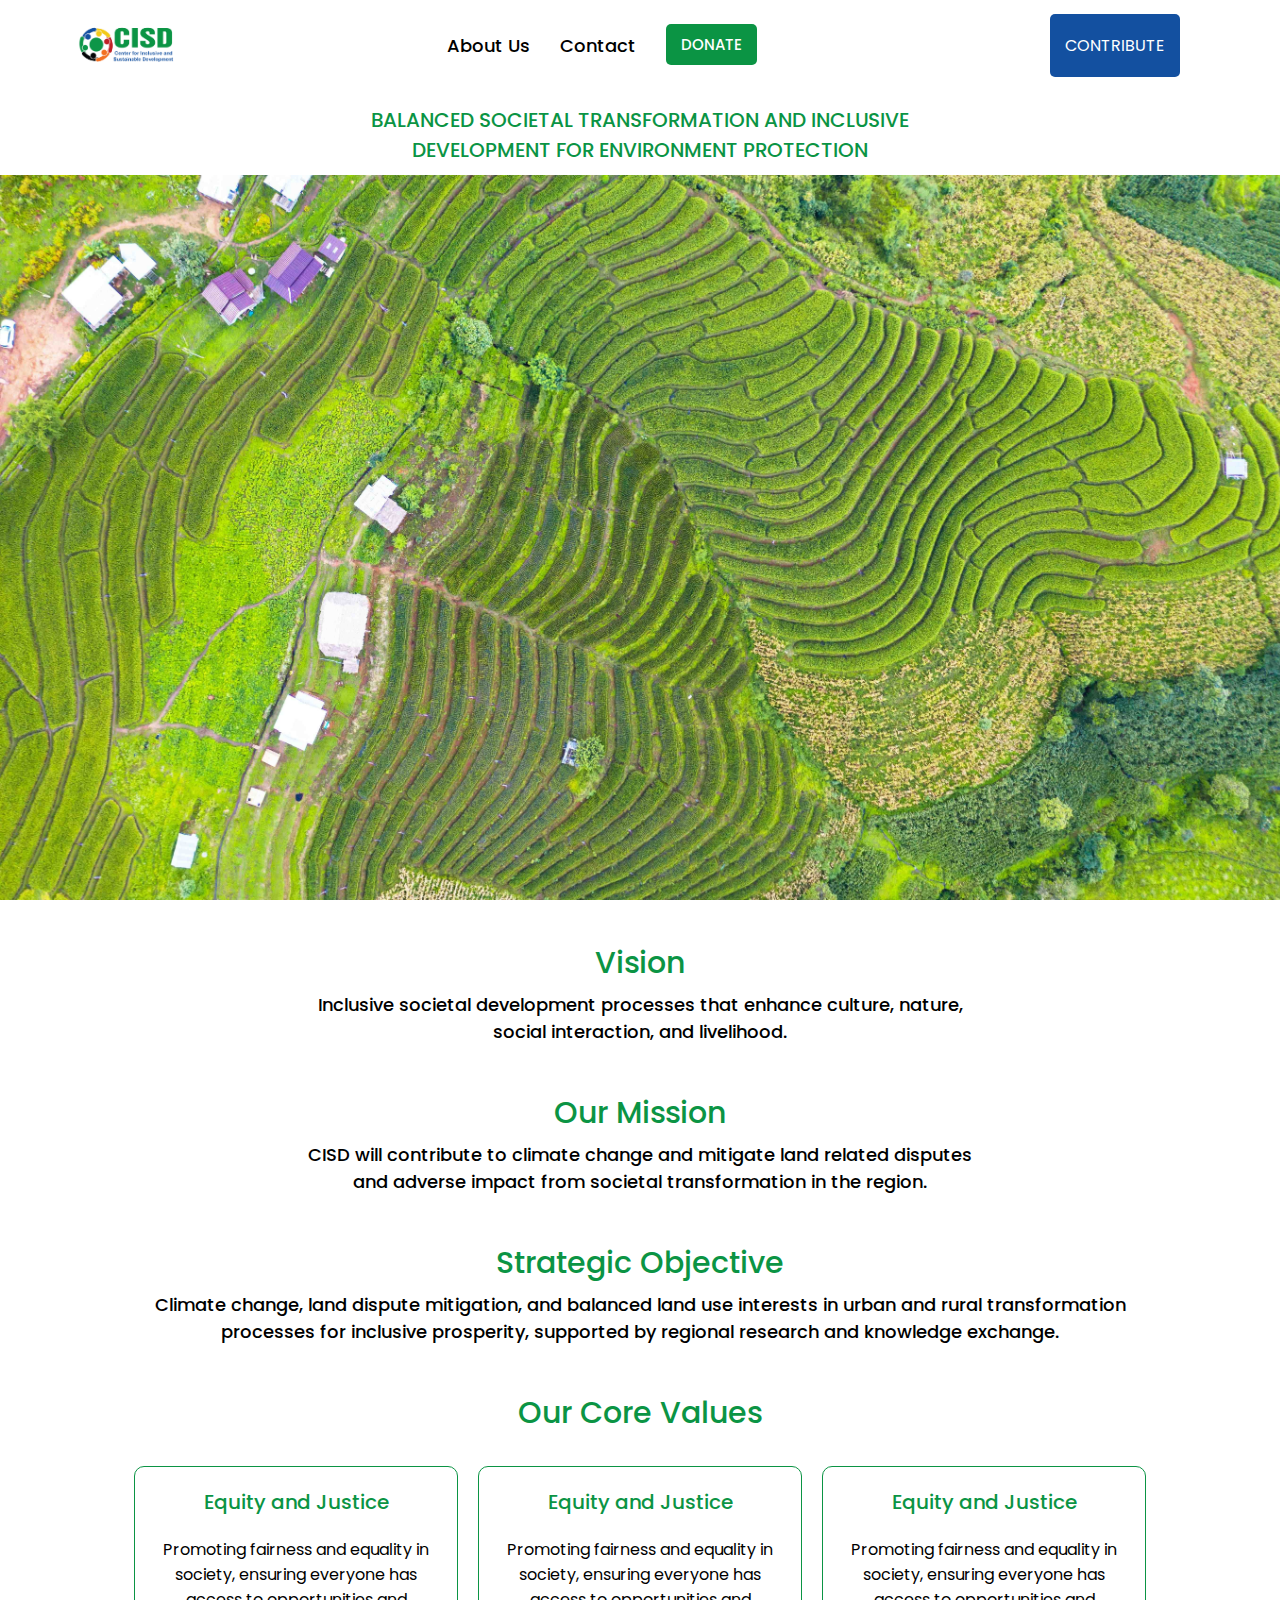
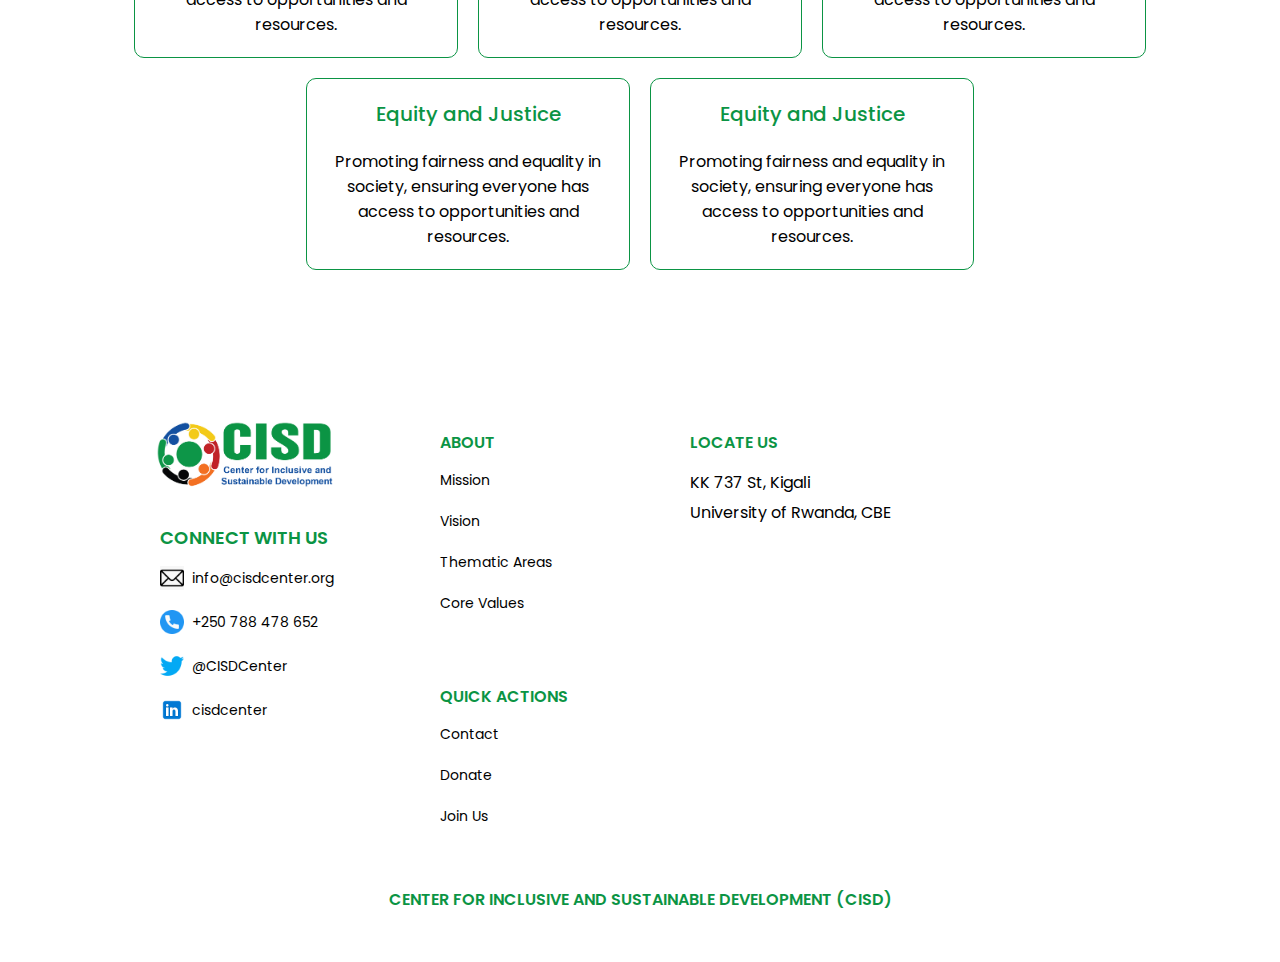
==== about.html @ e8705610 "Progress" ====
<!DOCTYPE html>
<html lang="en">
<head>
    <meta charset="UTF-8">
    <meta http-equiv="X-UA-Compatible" content="IE=edge">
    <link rel="stylesheet" href="about.css">
    <link rel="shortcut icon" href="./images/favicon.jpg" type="image/x-icon">
    <meta name="viewport" content="width=device-width, initial-scale=1.0">
    <title>About Us</title>
</head>
<body>

    <!-- HERO NAV -->

    <div class="hero-nav">

        <!-- NAVABAR -->
        <div class="navbar">
            <a href="./index.html" class="logo">
                <img src="./images/logos/cisd-final-logo.jpg" alt="logo">
            </a>
            <div class="nav-links">
                <ul>
                    <li><a href="./about.html">About Us</a></li>
                    <li><a href="./contact.html">Contact</a></li>
                    <li><a href="#" id="donate-button">Donate</a></li>
                </ul>
            </div>
            <div class="nav-cta">
                <a href="./contact.html">Contribute</a>
            </div>
        </div>

        <!-- HERO -->

        <div class="hero">

            <div class="hero-heading">
                <h1>
                    Balanced societal transformation and 
                    inclusive development for environment protection
                </h1>
            </div>

            <div class="hero-image">
                &nbsp;
            </div>

        </div>

    </div>

    <!-- VISION-MISSION-STRATEGY-CORE_VALUES -->

    <div class="about-container">

    <!-- VISION -->
    <div class="about-vision">
        <h1>
            Vision
        </h1>
        <p>
            Inclusive societal development processes that enhance culture, nature, social interaction, and livelihood.
        </p>
    </div>

    <!-- MISSION -->

    <div class="about-mission">
        <h1>
            Our Mission
        </h1>
        <p>
            CISD will contribute to climate change and mitigate land related disputes and adverse impact from societal transformation in the region.        </p>
    </div>

    <!-- STRATEGY -->

    <div class="about-strategy">
        <h1>
            Strategic Objective
        </h1>
        <p>
            Climate change, land dispute mitigation, and balanced land use interests in urban and rural transformation processes for inclusive prosperity, supported by regional research and knowledge exchange.        </p>
    </div>

    <!-- CORE VALUES -->

    <div class="about-core-values">
        <h1>
            Our Core Values
        </h1>

        <div class="core-values-container">

            <div class="core-value-box">

                <h1>
                    Equity and Justice
                </h1>

                <p>
                    Promoting fairness and equality in society,
                    ensuring everyone has access to opportunities and resources.
                </p>

            </div>
            <div class="core-value-box">

                <h1>
                    Equity and Justice
                </h1>

                <p>
                    Promoting fairness and equality in society,
                    ensuring everyone has access to opportunities and resources.
                </p>

            </div>
            <div class="core-value-box">

                <h1>
                    Equity and Justice
                </h1>

                <p>
                    Promoting fairness and equality in society,
                    ensuring everyone has access to opportunities and resources.
                </p>

            </div>
            <div class="core-value-box">

                <h1>
                    Equity and Justice
                </h1>

                <p>
                    Promoting fairness and equality in society,
                    ensuring everyone has access to opportunities and resources.
                </p>

            </div>
            <div class="core-value-box">

                <h1>
                    Equity and Justice
                </h1>

                <p>
                    Promoting fairness and equality in society,
                    ensuring everyone has access to opportunities and resources.
                </p>

            </div>
        </div>
        
    </div>
</div>

<!-- FOOTER -->

<div class="footer">

    <div class="footer-links">

        <div class="footer-contact">

            <img src="./images/logos/cisd-final-logo.jpg" alt="Footer Logo">

            <div class="contact-addresses">
                <h1>
                    Connect With Us
                </h1>

                <ul>

                    <li>
                        <a href="#">
                            <img src="./images/social-media-icons/email-icon.jpeg" alt="Email Icon">
                            <p>info@cisdcenter.org</p>
                        </a>

                    </li>

                    <li>
                        <a href="#">
                            <img src="./images/social-media-icons/phone-icon.png" alt="Phone Icon">
                            <p>+250 788 478 652</p>
                        </a>

                    </li>

                    <li>
                        <a href="#">
                            <img src="./images/social-media-icons/twitter-icon.png" alt="Twitter Icon">
                            <p>@CISDCenter</p>
                        </a>

                    </li>

                    <li>
                        <a href="#">
                            <img src="./images/social-media-icons/linkedin-icon.png" alt="LinkedIn Icon">
                            <p>cisdcenter</p>
                        </a>

                    </li>

                </ul>

            </div>

        </div>

        <div class="footer-quick-links">

            <div class="about-links">

                <h1>
                    About
                </h1>

                <ul>
                    <li><a href="./about.html">Mission</a></li>
                    <li><a href="./about.html">Vision</a></li>
                    <li><a href="./about.html">Thematic Areas</a></li>
                    <li><a href="./about.html">Core Values</a></li>
                </ul>

            </div>

            <div class="actions-links">
                <h1>
                    Quick Actions
                </h1>

                <ul>
                    <li><a href="./contact.html">Contact</a></li>
                    <li><a href="./contact.html">Donate</a></li>
                    <li><a href="./contact.html">Join Us</a></li>
                </ul>

            </div>

        </div>

        <div class="footer-location">

            <div class="location-heading">
                <h1>
                    Locate Us
                </h1>
                <ul>
                    <li><a href="#">KK 737 St, Kigali</a></li>
                    <li><a href="#">
                            University of Rwanda, CBE
                        </a></li>
                </ul>
            </div>

            <div class="location-map">
                <iframe
                    src="https://www.google.com/maps/embed?pb=!1m18!1m12!1m3!1d3987.4825163624637!2d30.07396502283946!3d-1.9606517320203813!2m3!1f0!2f0!3f0!3m2!1i1024!2i768!4f13.1!3m3!1m2!1s0x19dca67dca6324cd%3A0x2510bd8012b3c1fd!2sUniversity%20of%20Rwanda!5e0!3m2!1sen!2srw!4v1674558050890!5m2!1sen!2srw"
                    width="400" height="300" style="border:0;" allowfullscreen="" loading="lazy"
                    referrerpolicy="no-referrer-when-downgrade"></iframe>
            </div>

        </div>
    </div>

    <h1 class="footer-text">
        Center for Inclusive and Sustainable Development (CISD)
    </h1>

</div>


<script src="script.js"></script>
</body>
</html>
---- about.css ----
/* COLOR PALETTE: 
    BLUE: #1350A0;
    GREEN: #0B9444;

*/

@import url('https://fonts.googleapis.com/css2?family=Poppins&display=swap');

*{
    margin: 0;
    padding: 0;
    box-sizing: border-box;
    font-family: 'Poppins', sans-serif;
}

/* <------ UNIVERSAL -------> */

li a {
    text-decoration: none;
    color: black;
}

li a:hover {
    color: #1350A0;
    transform: scale(1.02);
}

/* <----HERO-NAVBAR----> */

.hero-nav {
    margin: 0;
    height: 100vh;
    padding: 0;
    width: 100%;
    display: flex;
    flex-direction: column;
    gap: 5px;
}

/* NAVBAR */

.navbar {
    background: #fff;
    padding: 10px 70px;
    display: flex;
    justify-content: space-between;
    align-items: center;
    height: 90px;

    /* border: 2px solid purple; */
}

.navbar .logo {
    height: 100%;
    width: auto;
    /* border: 2px solid red; */
}

.navbar .logo:hover {
    cursor: pointer;
}

.navbar .logo img {
    width: 100%;
    height: 100%;
}

.navbar .nav-links {
    /* border: 2px solid red; */
    padding: 0 30px;
}

.navbar .nav-links ul {
    display: flex;
    list-style: none;
    justify-content: space-between;
    gap: 30px;
}

.navbar .nav-links ul li a {
    text-decoration: none;
    color: #000;
    font-size: 18px;
    font-weight: 500;
}

.navbar .nav-links #donate-button {
    padding: 10px 15px;
    background: #0B9444;
    color: white;
    border-radius: 5px;
    text-decoration: none;
    text-transform: uppercase;
    font-size: 15px;
}

.navbar .nav-links ul li a:hover {
    color: #1350A0;
    transform: scale(1.02);
}

.navbar .nav-links #donate-button:hover {
    background-color: #107239;
    color: white;
}

.navbar .nav-cta {
    /* border: 2px solid red; */
    padding: 0 30px;}

.navbar .nav-cta a {
    padding: 20px 15px;
    background-color: #1350A0;
    color: white;

    text-decoration: none;
    text-transform: uppercase;
    font-size: 16px;
    border-radius: 5px;
}

.navbar .nav-cta a:hover {
    background-color: #14417c;
}

/* HERO */

.hero {
    height: 100%;
    width: 100%;
    display: flex;
    flex-direction: column;
    /* border: 2px solid purple; */
    text-align: center;
}

.hero h1 {
    text-transform: uppercase;
    font-size: 20px;
    font-weight: 500;
    color: #0B9444;

    margin: 10px auto;

    word-wrap: break-word;
    max-width: 680px;
}

.hero .hero-image {
    background-image: url('./images/about-hero-image.jpeg');
    background-size: cover;
    /* border: 2px solid red; */
    height: 100%;
}

/* <---- VISION - MISSION - STRATEGY - VALUES ----> */

.about-container {
    padding: 20px 70px;
}

/* VISION */

.about-vision {
    padding: 20px 0;
    text-align: center;
    align-items: center;
}

.about-vision h1 {
    color: #0B9444;
    font-size: 30px;
    font-weight: 500;
}

.about-vision p {
    font-size: 18px;
    font-weight: 500;
    max-width: 680px;
    margin: 5px auto;
}

/* MISSION */

.about-mission {
    padding: 20px 0;
    text-align: center;
    align-items: center;
}

.about-mission h1 {
    color: #0B9444;
    font-size: 30px;    
    font-weight: 500;

}

.about-mission p {
    font-size: 18px;
    font-weight: 500;
    max-width: 680px;
    margin: 5px auto;
}

/* STRATEGY */

.about-strategy {
    padding: 20px 0;
    text-align: center;
    align-items: center;
}

.about-strategy h1 {
    color: #0B9444;
    font-size: 30px;
    font-weight: 500;
}

.about-strategy p {
    font-size: 18px;
    font-weight: 500;
    word-wrap: break-word;
    max-width: 1000px;
    margin: 5px auto;
}

/* VALUES */

.about-core-values {
    padding: 20px 0;
    text-align: center;
    align-items: center;
}

.about-core-values h1 {
    color: #0B9444;
    font-size: 30px;
    font-weight: 500;
}

.about-core-values .core-values-container {
    padding: 30px;
    display: flex;
    flex-wrap: wrap;
    gap: 20px;

    justify-content: center;

    /* border: 2px solid red; */
}

.about-core-values .core-values-container .core-value-box {
    width: 30%;
    padding: 20px;
    text-align: center;

    display: flex;
    flex-direction: column;
    gap: 20px;

    border: 1px solid #0B9444;
    border-radius: 10px;
}

.about-core-values .core-values-container .core-value-box h1 {
    color: #0B9444;
    font-size: 20px;
    font-weight: 500;
}

/* <---- FOOTER ------> */

.footer {
    display: flex;
    flex-direction: column;
    padding: 10px 90px;
    margin: 30px 0;
    max-height: 100vh;

    /* border: 3px solid red; */
}

.footer-links {
    display: grid;
    grid-template-columns: 25% 25% 50%;
    gap: 10px;
    padding: 10px 30px;
    max-height: 100%;

    /* border: 3px solid black; */
}

/* FOOTER CONTACT */

.footer .footer-links .footer-contact {
    display: grid;
    grid-template-rows: 20% 75%;
    gap: 5%;
    padding: 0 20px;
    max-height: 100%;

    /* border: 2px solid green; */
}

.footer .footer-links .footer-contact img {
    height: 130px;
    width: auto;
    /* border: 2px solid green; */
}

.footer .footer-links .contact-addresses{
    padding: 0 20px;
}

.footer .footer-links .contact-addresses h1 {
    text-transform: uppercase;
    font-weight: 600;
    font-size: 18px;
    color: #0B9444;

    margin: 15px 0;
}

.footer .footer-links .contact-addresses ul {
    /* border: 2px solid purple; */
    display: flex;
    flex-direction: column;
    gap: 20px;
    list-style: none;
}

.footer .footer-links .contact-addresses ul li a {
    align-items: center;
    gap: 8px;
    padding: 0;
    display: flex;
    font-size: 14px;
    font-weight: 400;
    cursor: pointer;
}



.footer .footer-links .contact-addresses ul li img {
    height: 24px;
    width: auto;
}

.footer .footer-links .contact-addresses ul li p {
    font-size: 14px;
    font-weight: 400;
}

/* FOOTER QUICK LINKS */

.footer-quick-links {
    /* border: 2px solid purple; */
    padding: 20px 30px;
    display: flex;
    flex-direction: column;
    gap: 30px;
}

.footer-quick-links .about-links {
    padding: 20px;
    display: flex;
    flex-direction: column;
    gap: 15px;
}

.footer-quick-links .about-links h1 {
    font-size: 16px;
    text-transform: uppercase;
    color: #0B9444;
    font-weight: 600;
}

.footer-quick-links .about-links ul {
    display: flex;
    flex-direction: column;
    gap: 20px;
    list-style: none;
}

.footer-quick-links .about-links ul li {
    display: flex;
    align-items: center;
    gap: 8px;
}

.footer-quick-links .about-links ul li a {
    font-size: 14px;
    font-weight: 400;
}

.footer-quick-links .actions-links {
    padding: 20px;
    display: flex;
    flex-direction: column;
    gap: 15px;
}

.footer-quick-links .actions-links h1 {
    font-size: 16px;
    text-transform: uppercase;
    color: #0B9444;
    font-weight: 600;
}

.footer-quick-links .actions-links ul {
    display: flex;
    flex-direction: column;
    gap: 20px;
    list-style: none;
}

.footer-quick-links .actions-links ul li {
    display: flex;
    align-items: center;
    gap: 8px;
}

.footer-quick-links .actions-links ul li a {
    font-size: 14px;
    font-weight: 400;
}

/* FOOTER LOCATION */

.footer-location {
    /* border: 2px solid purple; */
    padding: 20px 10px;
    display: flex;
    flex-direction: column;
    gap: 5px;
}

.footer-location .location-heading {
    padding: 20px;
    display: flex;
    flex-direction: column;
    gap: 15px;
}

.footer-location .location-heading h1 {
    font-size: 16px;
    text-transform: uppercase;
    color: #0B9444;
    font-weight: 600;
}

.footer-location .location-heading ul {
    display: flex;
    flex-direction: column;
    list-style: none;
    gap: 5px;
}

.footer-location .location-heading ul li {
    display: flex;
    align-items: center;
    gap: 8px;
}

.footer-location .location-map {
    height: 100%;
    width: 100%;
    border-radius: 50px;
}

.footer-location .location-map iframe {
    height: 100%;
    width: 100%;

    border-radius: 10px;
    border: 1px solid #0B9444;
}

.footer .footer-text {
    text-transform: uppercase;
    color: #0B9444;
    font-size: 16px;
    font-weight: 600;
    text-align: center;

    padding: 10px;

}
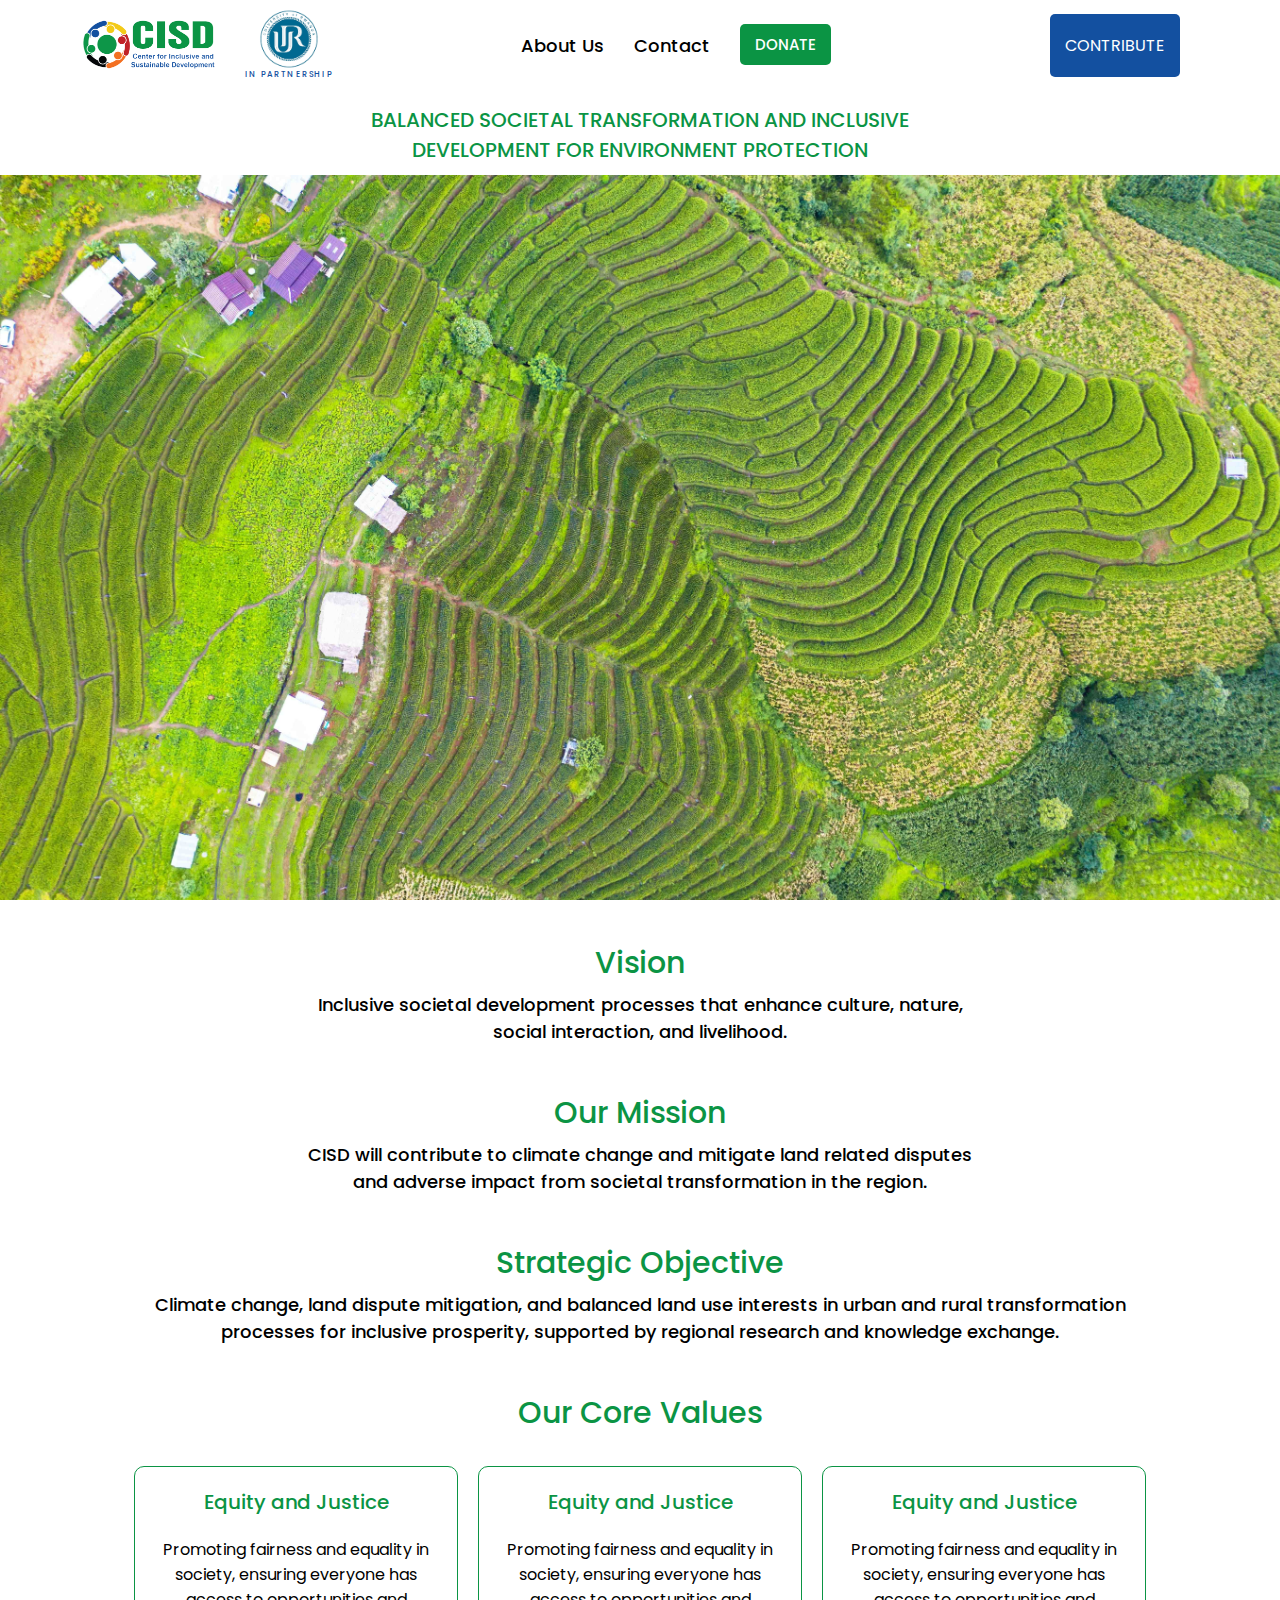
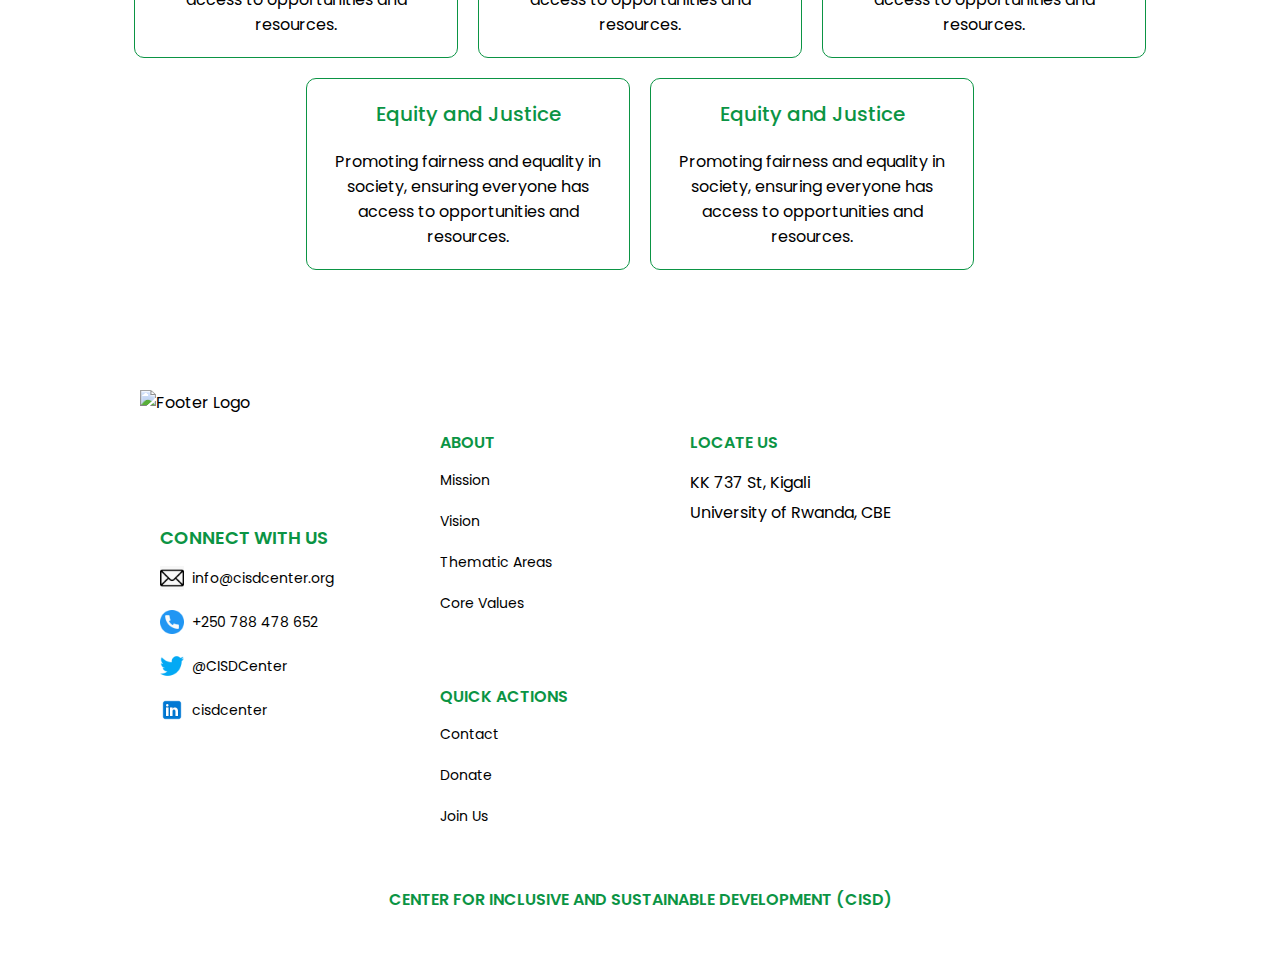
==== commit 19ab2020: "Tweaks" ====
--- a/about.html
+++ b/about.html
@@ -16,9 +16,17 @@
 
         <!-- NAVABAR -->
         <div class="navbar">
-            <a href="./index.html" class="logo">
-                <img src="./images/logos/cisd-final-logo.jpg" alt="logo">
-            </a>
+            <div class="logo-container">
+                <a href="./index.html" class="logo">
+                    <img src="./images/logos/cisd-final-logo.png" alt="logo">
+                </a>
+                <a href="#" id="ur-logo-container">
+                    <img src="./images/partners-logos/ur-logo.png" id="ur-nav-logo" alt="UR Logo">
+                <p>
+                    In Partnership
+                </p>
+                </a>
+            </div>
             <div class="nav-links">
                 <ul>
                     <li><a href="./about.html">About Us</a></li>
--- a/about.css
+++ b/about.css
@@ -4,7 +4,8 @@
 
 */
 
-@import url('https://fonts.googleapis.com/css2?family=Poppins&display=swap');
+@import url('https://fonts.googleapis.com/css2?family=DM+Serif+Text&family=Poppins&display=swap');
+
 
 *{
     margin: 0;
@@ -50,20 +51,41 @@
     /* border: 2px solid purple; */
 }
 
-.navbar .logo {
+.navbar .logo-container {
+    /* border: 2px solid red; */
+    display: flex;
+    gap: 15px;
+    align-items: center;
+    justify-content: center;
     height: 100%;
-    width: auto;
-    /* border: 2px solid red; */
-}
-
-.navbar .logo:hover {
-    cursor: pointer;
-}
-
-.navbar .logo img {
-    width: 100%;
-    height: 100%;
-}
+}
+
+.navbar .logo-container a {
+    display: flex;
+    flex-direction: column;
+    align-items: center;
+}
+
+.navbar .logo-container a img {
+    height: auto;
+    max-width: 160px;
+}
+
+.navbar .logo-container #ur-logo-container {
+    font-size: 8px;
+    font-weight: 500;
+    color: #1350A0;
+    letter-spacing: 1.2px;
+    text-transform: uppercase;
+    text-decoration: none;
+    text-align: right;
+    font-family: 'DM Serif Text', serif;
+}
+
+.navbar .logo-container #ur-logo-container img {
+    max-height: 60px;
+}
+
 
 .navbar .nav-links {
     /* border: 2px solid red; */
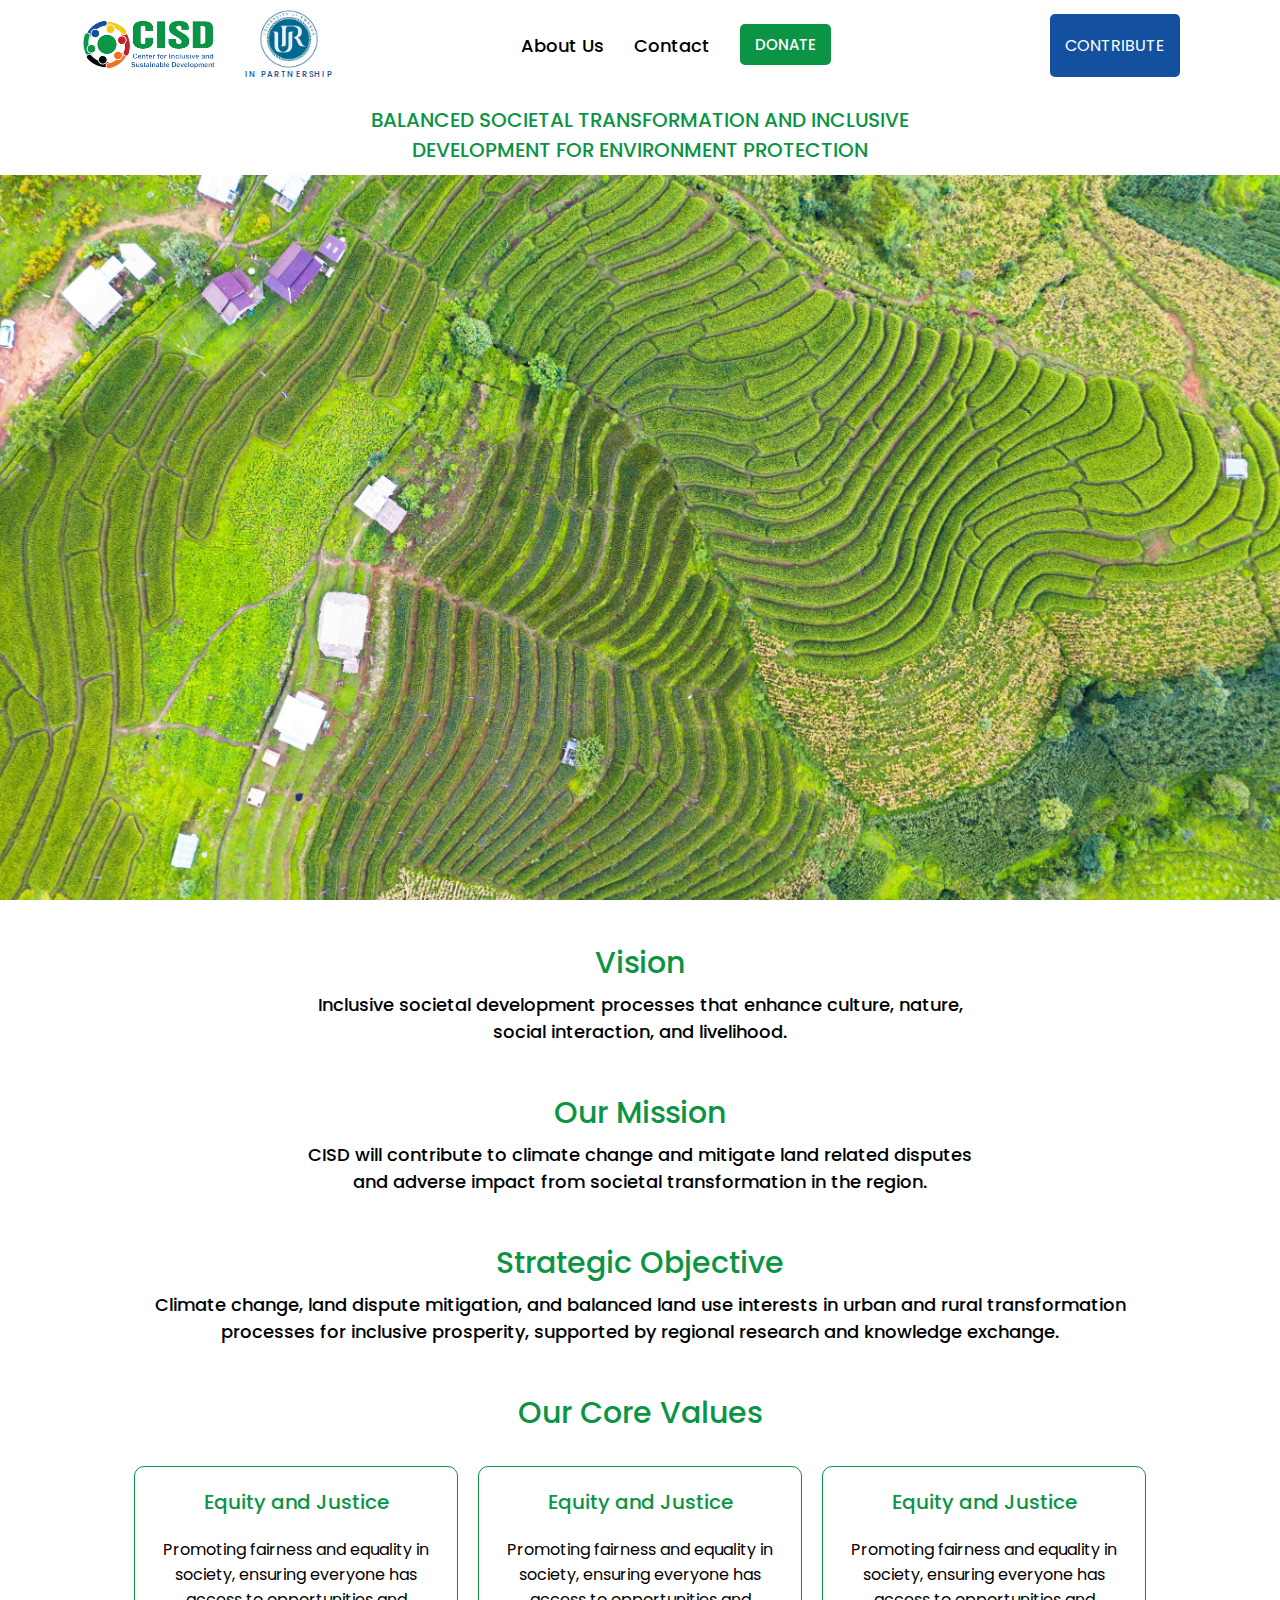
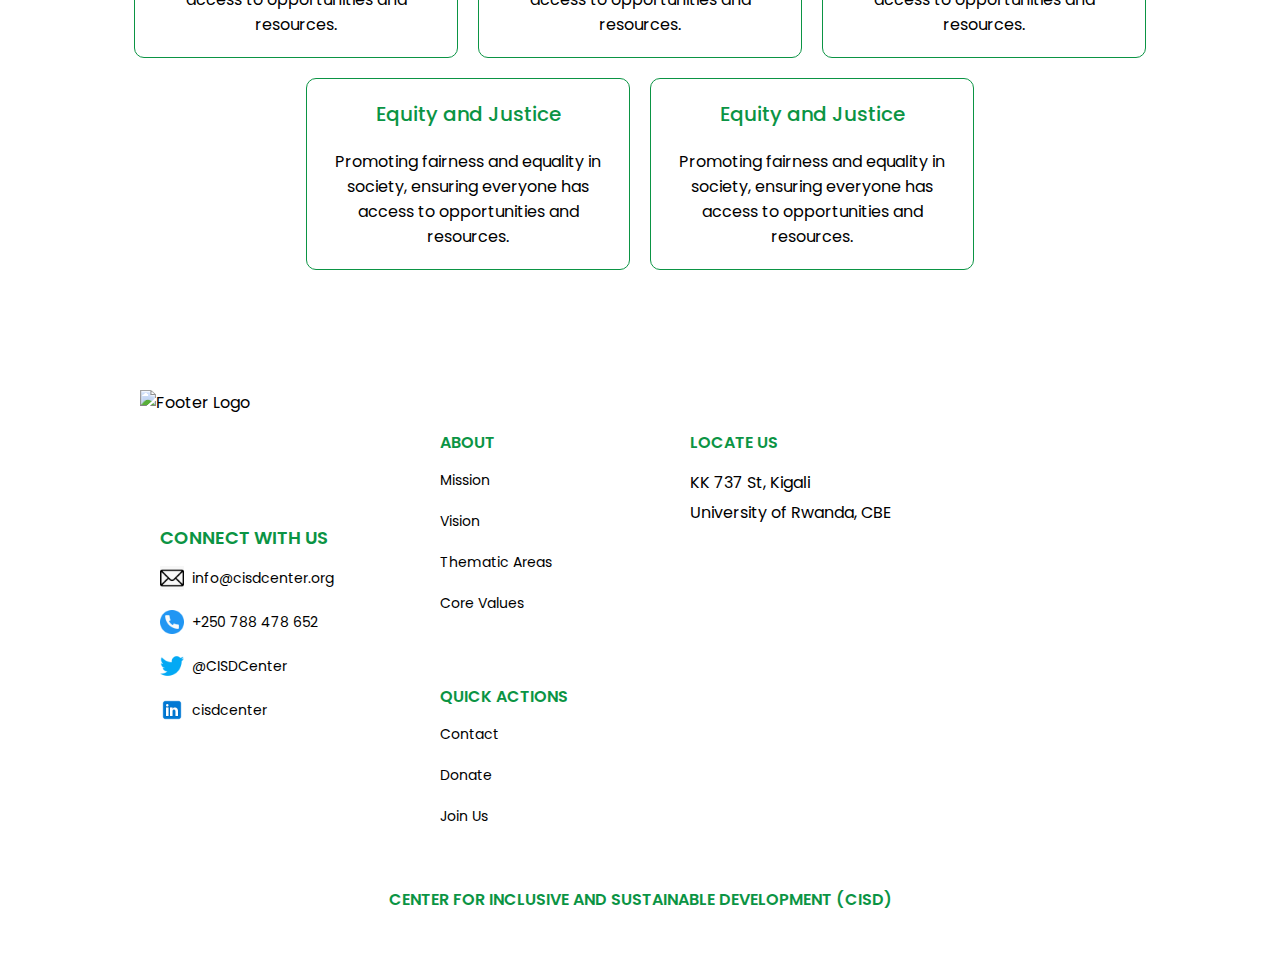
==== commit 26efd7e1: "Completed mobile responsiveness" ====
--- a/about.html
+++ b/about.html
@@ -4,7 +4,7 @@
     <meta charset="UTF-8">
     <meta http-equiv="X-UA-Compatible" content="IE=edge">
     <link rel="stylesheet" href="about.css">
-    <link rel="shortcut icon" href="./images/favicon.jpg" type="image/x-icon">
+    <link rel="shortcut icon" href="./images/favicon.png" type="image/x-icon">
     <meta name="viewport" content="width=device-width, initial-scale=1.0">
     <title>About Us</title>
 </head>
@@ -20,7 +20,7 @@
                 <a href="./index.html" class="logo">
                     <img src="./images/logos/cisd-final-logo.png" alt="logo">
                 </a>
-                <a href="#" id="ur-logo-container">
+                <a href="./index.html" id="ur-logo-container">
                     <img src="./images/partners-logos/ur-logo.png" id="ur-nav-logo" alt="UR Logo">
                 <p>
                     In Partnership
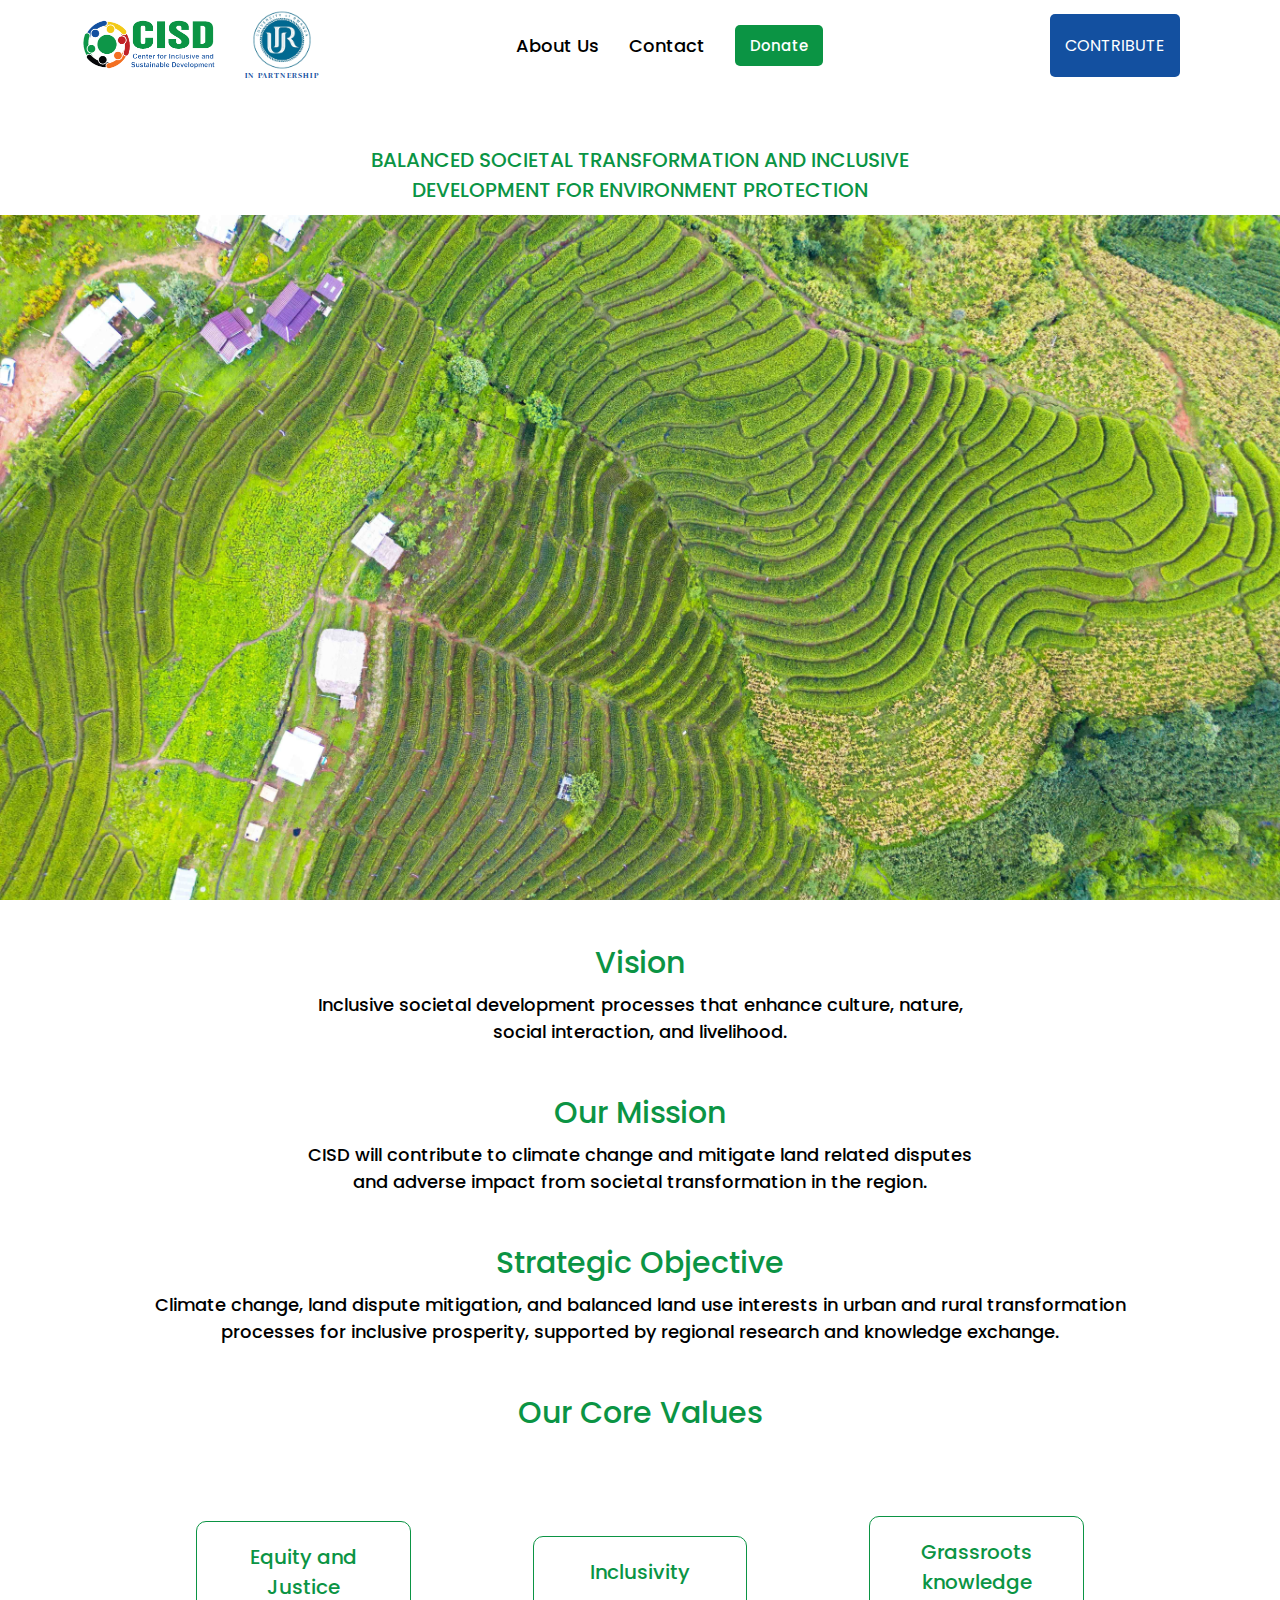
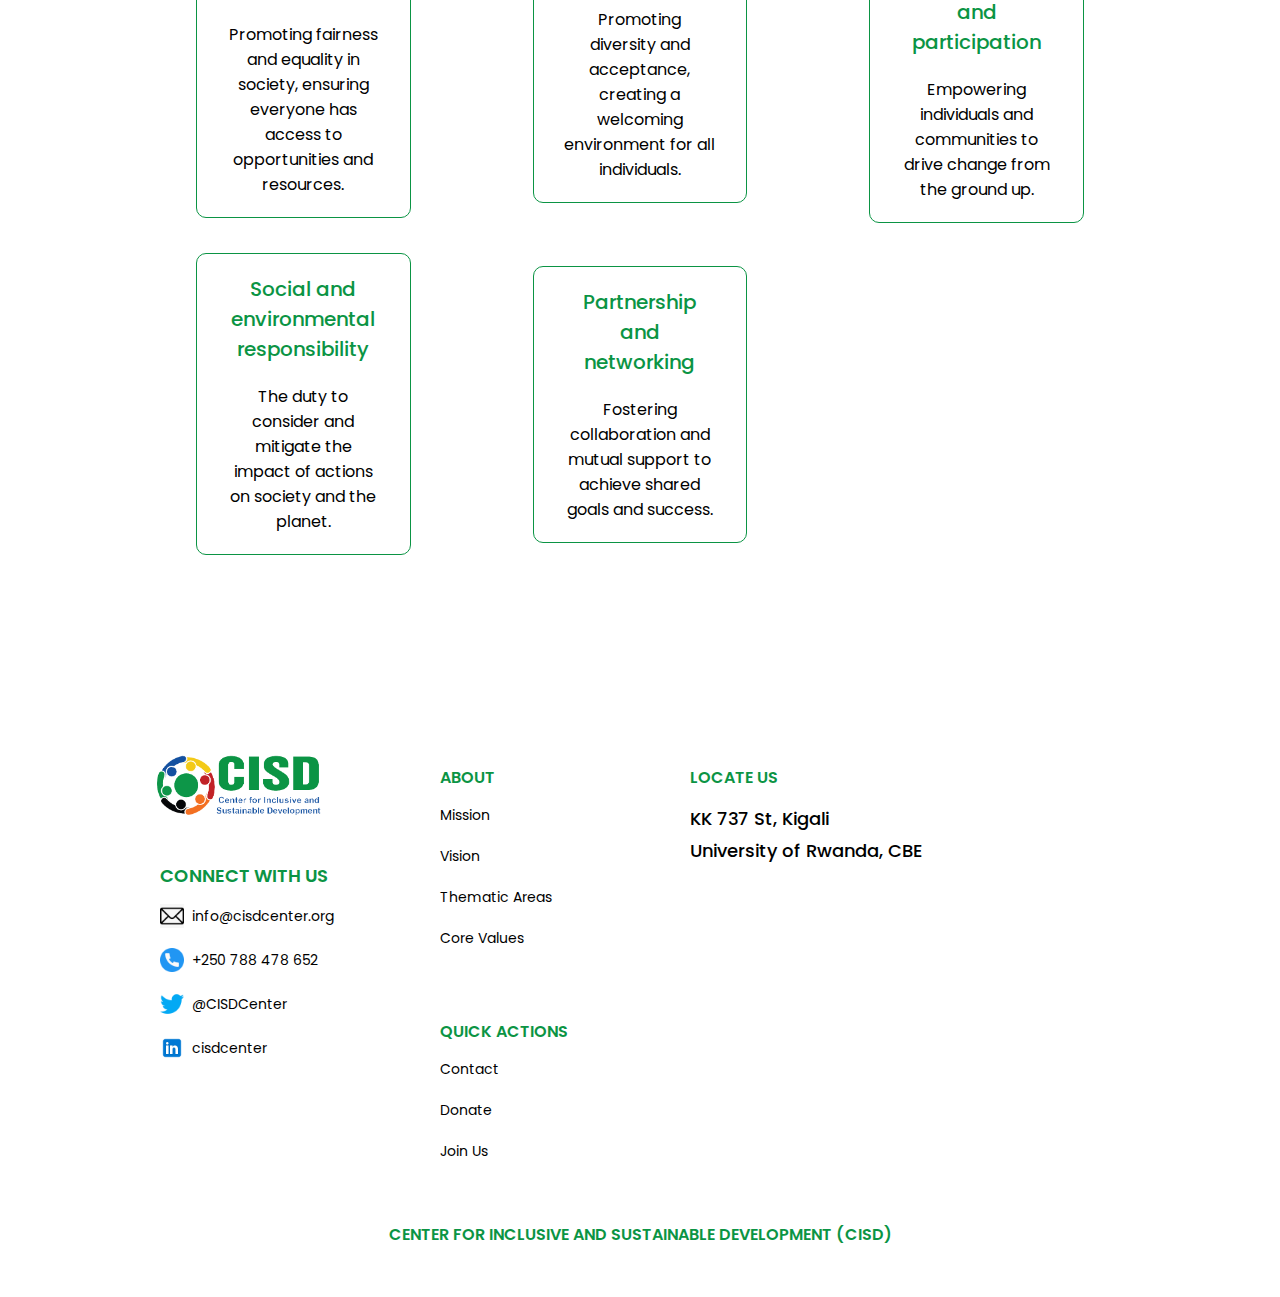
==== commit 89a8046a: "completed mobile responsiveness" ====
--- a/about.html
+++ b/about.html
@@ -1,5 +1,6 @@
 <!DOCTYPE html>
 <html lang="en">
+
 <head>
     <meta charset="UTF-8">
     <meta http-equiv="X-UA-Compatible" content="IE=edge">
@@ -8,6 +9,7 @@
     <meta name="viewport" content="width=device-width, initial-scale=1.0">
     <title>About Us</title>
 </head>
+
 <body>
 
     <!-- HERO NAV -->
@@ -16,27 +18,74 @@
 
         <!-- NAVABAR -->
         <div class="navbar">
+
             <div class="logo-container">
                 <a href="./index.html" class="logo">
                     <img src="./images/logos/cisd-final-logo.png" alt="logo">
                 </a>
-                <a href="./index.html" id="ur-logo-container">
+                <a href="./index.html" id="ur-logo">
                     <img src="./images/partners-logos/ur-logo.png" id="ur-nav-logo" alt="UR Logo">
-                <p>
-                    In Partnership
-                </p>
+                    <p>
+                        In Partnership
+                    </p>
                 </a>
             </div>
+
+
+
             <div class="nav-links">
                 <ul>
                     <li><a href="./about.html">About Us</a></li>
                     <li><a href="./contact.html">Contact</a></li>
-                    <li><a href="#" id="donate-button">Donate</a></li>
+                    <li><a href="#" class="secondary-btn">Donate</a></li>
                 </ul>
-            </div>
+
+            </div>
+
             <div class="nav-cta">
-                <a href="./contact.html">Contribute</a>
-            </div>
+                <a class="primary-btn" href="./contact.html">Contribute</a>
+            </div>
+
+            <div class="hamburger responsive">
+                <a class="hamburger-icon" href="#">
+                    <svg xmlns="http://www.w3.org/2000/svg" fill="none" viewBox="0 0 24 24" stroke-width="1.5"
+                        stroke="currentColor" class="w-6 h-6">
+                        <path stroke-linecap="round" stroke-linejoin="round"
+                            d="M3.75 6.75h16.5M3.75 12h16.5m-16.5 5.25h16.5" />
+                    </svg>
+
+                </a>
+                <a class="hamburger-icon is-not-active" href="#">
+                    <svg xmlns="http://www.w3.org/2000/svg" fill="none" viewBox="0 0 24 24" stroke-width="1.5"
+                        stroke="currentColor" class="w-6 h-6">
+                        <path stroke-linecap="round" stroke-linejoin="round"
+                            d="M9.75 9.75l4.5 4.5m0-4.5l-4.5 4.5M21 12a9 9 0 11-18 0 9 9 0 0118 0z" />
+                    </svg>
+
+                </a>
+            </div>
+
+        </div>
+
+        <div class="responsive-nav hide-nav">
+
+            <span class="responsive-nav-links">
+
+                <div class="nav-links">
+                    <ul>
+                        <li><a href="./about.html">About Us</a></li>
+                        <li><a href="./contact.html">Contact</a></li>
+                        <li><a href="#" class="secondary-btn">Donate</a></li>
+                    </ul>
+
+                </div>
+
+                <div class="nav-cta">
+                    <a class="primary-btn" href="./contact.html">Contribute</a>
+                </div>
+
+            </span>
+
         </div>
 
         <!-- HERO -->
@@ -45,7 +94,7 @@
 
             <div class="hero-heading">
                 <h1>
-                    Balanced societal transformation and 
+                    Balanced societal transformation and
                     inclusive development for environment protection
                 </h1>
             </div>
@@ -62,228 +111,228 @@
 
     <div class="about-container">
 
-    <!-- VISION -->
-    <div class="about-vision">
-        <h1>
-            Vision
+        <!-- VISION -->
+        <div class="about-vision">
+            <h1>
+                Vision
+            </h1>
+            <p>
+                Inclusive societal development processes that enhance culture, nature, social interaction, and
+                livelihood.
+            </p>
+        </div>
+
+        <!-- MISSION -->
+
+        <div class="about-mission">
+            <h1>
+                Our Mission
+            </h1>
+            <p>
+                CISD will contribute to climate change and mitigate land related disputes and adverse impact from
+                societal transformation in the region. </p>
+        </div>
+
+        <!-- STRATEGY -->
+
+        <div class="about-strategy">
+            <h1>
+                Strategic Objective
+            </h1>
+            <p>
+                Climate change, land dispute mitigation, and balanced land use interests in urban and rural
+                transformation processes for inclusive prosperity, supported by regional research and knowledge
+                exchange. </p>
+        </div>
+
+        <!-- CORE VALUES -->
+
+        <div class="about-core-values">
+            <h1>
+                Our Core Values
+            </h1>
+
+            <div class="core-values-container">
+
+                <div class="core-value-box">
+
+                    <h1>
+                        Equity and Justice
+                    </h1>
+
+                    <p>
+                        Promoting fairness and equality in society,
+                        ensuring everyone has access to opportunities and resources.
+                    </p>
+
+                </div>
+                <div class="core-value-box">
+
+                    <h1>
+                        Inclusivity
+                    </h1>
+
+                    <p>
+                        Promoting diversity and acceptance, creating a welcoming environment for all individuals.
+                    </p>
+
+                </div>
+                <div class="core-value-box">
+
+                    <h1>
+                        Grassroots knowledge and participation
+                    </h1>
+
+                    <p>
+                        Empowering individuals and communities to drive change from the ground up.
+                    </p>
+
+                </div>
+                <div class="core-value-box">
+
+                    <h1>
+                        Social and environmental responsibility
+                    </h1>
+
+                    <p>
+                        The duty to consider and mitigate the impact of actions on society and the planet.
+                    </p>
+
+                </div>
+                <div class="core-value-box">
+
+                    <h1>
+                        Partnership and networking
+                    </h1>
+
+                    <p>
+                        Fostering collaboration and mutual support to achieve shared goals and success.
+                    </p>
+
+                </div>
+            </div>
+
+        </div>
+    </div>
+
+    <!-- FOOTER -->
+
+    <div class="footer">
+
+        <div class="footer-links">
+
+            <div class="footer-contact">
+
+                <img src="./images/logos/cisd-final-logo.png" alt="Footer Logo">
+
+                <div class="contact-addresses">
+                    <h1>
+                        Connect With Us
+                    </h1>
+
+                    <ul>
+
+                        <li>
+                            <a href="#">
+                                <img src="./images/social-media-icons/email-icon.jpeg" alt="Email Icon">
+                                <p>info@cisdcenter.org</p>
+                            </a>
+
+                        </li>
+
+                        <li>
+                            <a href="#">
+                                <img src="./images/social-media-icons/phone-icon.png" alt="Phone Icon">
+                                <p>+250 788 478 652</p>
+                            </a>
+
+                        </li>
+
+                        <li>
+                            <a href="#">
+                                <img src="./images/social-media-icons/twitter-icon.png" alt="Twitter Icon">
+                                <p>@CISDCenter</p>
+                            </a>
+
+                        </li>
+
+                        <li>
+                            <a href="#">
+                                <img src="./images/social-media-icons/linkedin-icon.png" alt="LinkedIn Icon">
+                                <p>cisdcenter</p>
+                            </a>
+
+                        </li>
+
+                    </ul>
+
+                </div>
+
+            </div>
+
+            <div class="footer-quick-links">
+
+                <div class="about-links">
+
+                    <h1>
+                        About
+                    </h1>
+
+                    <ul>
+                        <li><a href="./about.html">Mission</a></li>
+                        <li><a href="./about.html">Vision</a></li>
+                        <li><a href="./about.html">Thematic Areas</a></li>
+                        <li><a href="./about.html">Core Values</a></li>
+                    </ul>
+
+                </div>
+
+                <div class="actions-links">
+                    <h1>
+                        Quick Actions
+                    </h1>
+
+                    <ul>
+                        <li><a href="./contact.html">Contact</a></li>
+                        <li><a href="#">Donate</a></li>
+                        <li><a href="./contact.html">Join Us</a></li>
+                    </ul>
+
+                </div>
+
+            </div>
+
+            <div class="footer-location">
+
+                <div class="location-heading">
+                    <h1>
+                        Locate Us
+                    </h1>
+                    <ul>
+                        <li><a href="#">KK 737 St, Kigali</a></li>
+                        <li><a href="#">
+                                University of Rwanda, CBE
+                            </a></li>
+                    </ul>
+                </div>
+
+                <div class="location-map">
+                    <iframe
+                        src="https://www.google.com/maps/embed?pb=!1m18!1m12!1m3!1d3987.4825163624637!2d30.07396502283946!3d-1.9606517320203813!2m3!1f0!2f0!3f0!3m2!1i1024!2i768!4f13.1!3m3!1m2!1s0x19dca67dca6324cd%3A0x2510bd8012b3c1fd!2sUniversity%20of%20Rwanda!5e0!3m2!1sen!2srw!4v1674558050890!5m2!1sen!2srw"
+                        width="400" height="300" style="border:0;" allowfullscreen="" loading="lazy"
+                        referrerpolicy="no-referrer-when-downgrade"></iframe>
+                </div>
+
+            </div>
+        </div>
+
+        <h1 class="footer-text">
+            Center for Inclusive and Sustainable Development (CISD)
         </h1>
-        <p>
-            Inclusive societal development processes that enhance culture, nature, social interaction, and livelihood.
-        </p>
+
     </div>
 
-    <!-- MISSION -->
-
-    <div class="about-mission">
-        <h1>
-            Our Mission
-        </h1>
-        <p>
-            CISD will contribute to climate change and mitigate land related disputes and adverse impact from societal transformation in the region.        </p>
-    </div>
-
-    <!-- STRATEGY -->
-
-    <div class="about-strategy">
-        <h1>
-            Strategic Objective
-        </h1>
-        <p>
-            Climate change, land dispute mitigation, and balanced land use interests in urban and rural transformation processes for inclusive prosperity, supported by regional research and knowledge exchange.        </p>
-    </div>
-
-    <!-- CORE VALUES -->
-
-    <div class="about-core-values">
-        <h1>
-            Our Core Values
-        </h1>
-
-        <div class="core-values-container">
-
-            <div class="core-value-box">
-
-                <h1>
-                    Equity and Justice
-                </h1>
-
-                <p>
-                    Promoting fairness and equality in society,
-                    ensuring everyone has access to opportunities and resources.
-                </p>
-
-            </div>
-            <div class="core-value-box">
-
-                <h1>
-                    Equity and Justice
-                </h1>
-
-                <p>
-                    Promoting fairness and equality in society,
-                    ensuring everyone has access to opportunities and resources.
-                </p>
-
-            </div>
-            <div class="core-value-box">
-
-                <h1>
-                    Equity and Justice
-                </h1>
-
-                <p>
-                    Promoting fairness and equality in society,
-                    ensuring everyone has access to opportunities and resources.
-                </p>
-
-            </div>
-            <div class="core-value-box">
-
-                <h1>
-                    Equity and Justice
-                </h1>
-
-                <p>
-                    Promoting fairness and equality in society,
-                    ensuring everyone has access to opportunities and resources.
-                </p>
-
-            </div>
-            <div class="core-value-box">
-
-                <h1>
-                    Equity and Justice
-                </h1>
-
-                <p>
-                    Promoting fairness and equality in society,
-                    ensuring everyone has access to opportunities and resources.
-                </p>
-
-            </div>
-        </div>
-        
-    </div>
-</div>
-
-<!-- FOOTER -->
-
-<div class="footer">
-
-    <div class="footer-links">
-
-        <div class="footer-contact">
-
-            <img src="./images/logos/cisd-final-logo.jpg" alt="Footer Logo">
-
-            <div class="contact-addresses">
-                <h1>
-                    Connect With Us
-                </h1>
-
-                <ul>
-
-                    <li>
-                        <a href="#">
-                            <img src="./images/social-media-icons/email-icon.jpeg" alt="Email Icon">
-                            <p>info@cisdcenter.org</p>
-                        </a>
-
-                    </li>
-
-                    <li>
-                        <a href="#">
-                            <img src="./images/social-media-icons/phone-icon.png" alt="Phone Icon">
-                            <p>+250 788 478 652</p>
-                        </a>
-
-                    </li>
-
-                    <li>
-                        <a href="#">
-                            <img src="./images/social-media-icons/twitter-icon.png" alt="Twitter Icon">
-                            <p>@CISDCenter</p>
-                        </a>
-
-                    </li>
-
-                    <li>
-                        <a href="#">
-                            <img src="./images/social-media-icons/linkedin-icon.png" alt="LinkedIn Icon">
-                            <p>cisdcenter</p>
-                        </a>
-
-                    </li>
-
-                </ul>
-
-            </div>
-
-        </div>
-
-        <div class="footer-quick-links">
-
-            <div class="about-links">
-
-                <h1>
-                    About
-                </h1>
-
-                <ul>
-                    <li><a href="./about.html">Mission</a></li>
-                    <li><a href="./about.html">Vision</a></li>
-                    <li><a href="./about.html">Thematic Areas</a></li>
-                    <li><a href="./about.html">Core Values</a></li>
-                </ul>
-
-            </div>
-
-            <div class="actions-links">
-                <h1>
-                    Quick Actions
-                </h1>
-
-                <ul>
-                    <li><a href="./contact.html">Contact</a></li>
-                    <li><a href="./contact.html">Donate</a></li>
-                    <li><a href="./contact.html">Join Us</a></li>
-                </ul>
-
-            </div>
-
-        </div>
-
-        <div class="footer-location">
-
-            <div class="location-heading">
-                <h1>
-                    Locate Us
-                </h1>
-                <ul>
-                    <li><a href="#">KK 737 St, Kigali</a></li>
-                    <li><a href="#">
-                            University of Rwanda, CBE
-                        </a></li>
-                </ul>
-            </div>
-
-            <div class="location-map">
-                <iframe
-                    src="https://www.google.com/maps/embed?pb=!1m18!1m12!1m3!1d3987.4825163624637!2d30.07396502283946!3d-1.9606517320203813!2m3!1f0!2f0!3f0!3m2!1i1024!2i768!4f13.1!3m3!1m2!1s0x19dca67dca6324cd%3A0x2510bd8012b3c1fd!2sUniversity%20of%20Rwanda!5e0!3m2!1sen!2srw!4v1674558050890!5m2!1sen!2srw"
-                    width="400" height="300" style="border:0;" allowfullscreen="" loading="lazy"
-                    referrerpolicy="no-referrer-when-downgrade"></iframe>
-            </div>
-
-        </div>
-    </div>
-
-    <h1 class="footer-text">
-        Center for Inclusive and Sustainable Development (CISD)
-    </h1>
-
-</div>
-
-
-<script src="script.js"></script>
+    <script src="index.js"></script>
 </body>
+
 </html>--- a/about.css
+++ b/about.css
@@ -3,16 +3,8 @@
     GREEN: #0B9444;
 
 */
-
 @import url('https://fonts.googleapis.com/css2?family=DM+Serif+Text&family=Poppins&display=swap');
 
-
-*{
-    margin: 0;
-    padding: 0;
-    box-sizing: border-box;
-    font-family: 'Poppins', sans-serif;
-}
 
 /* <------ UNIVERSAL -------> */
 
@@ -26,16 +18,51 @@
     transform: scale(1.02);
 }
 
-/* <----HERO-NAVBAR----> */
-
-.hero-nav {
+* {
+    padding: 0;
     margin: 0;
-    height: 100vh;
-    padding: 0;
-    width: 100%;
-    display: flex;
-    flex-direction: column;
-    gap: 5px;
+    box-sizing: border-box;
+}
+
+body {
+    font-family: 'Poppins', sans-serif;
+}
+
+ul li a {
+    text-decoration: none;
+    font-size: 18px;
+    font-weight: 500;
+}
+
+
+.primary-btn {
+    padding: 20px 15px;
+    background-color: #1350A0;
+    color: white;
+
+    text-decoration: none;
+    text-transform: uppercase;
+    font-size: 16px;
+    border-radius: 5px;
+}
+
+.primary-btn:hover {
+    background-color: #14417c;
+    transform: scale(1.02);
+}
+
+.secondary-btn {
+    padding: 10px 15px;
+    background: #0B9444;
+    color: white;
+    border-radius: 5px;
+    text-decoration: none;
+    font-size: 15px;
+}
+
+.secondary-btn:hover {
+    background-color: #107239;
+    color: white;
 }
 
 /* NAVBAR */
@@ -47,6 +74,7 @@
     justify-content: space-between;
     align-items: center;
     height: 90px;
+    position: relative;
 
     /* border: 2px solid purple; */
 }
@@ -71,7 +99,7 @@
     max-width: 160px;
 }
 
-.navbar .logo-container #ur-logo-container {
+.navbar .logo-container #ur-logo {
     font-size: 8px;
     font-weight: 500;
     color: #1350A0;
@@ -82,68 +110,36 @@
     font-family: 'DM Serif Text', serif;
 }
 
-.navbar .logo-container #ur-logo-container img {
+.navbar .logo-container #ur-logo img {
     max-height: 60px;
 }
 
-
-.navbar .nav-links {
+.nav-links {
     /* border: 2px solid red; */
     padding: 0 30px;
 }
 
-.navbar .nav-links ul {
+.nav-links ul {
     display: flex;
     list-style: none;
     justify-content: space-between;
+    align-items: center;
     gap: 30px;
 }
 
-.navbar .nav-links ul li a {
-    text-decoration: none;
-    color: #000;
-    font-size: 18px;
-    font-weight: 500;
-}
-
-.navbar .nav-links #donate-button {
-    padding: 10px 15px;
-    background: #0B9444;
-    color: white;
-    border-radius: 5px;
-    text-decoration: none;
-    text-transform: uppercase;
-    font-size: 15px;
-}
-
-.navbar .nav-links ul li a:hover {
-    color: #1350A0;
-    transform: scale(1.02);
-}
-
-.navbar .nav-links #donate-button:hover {
-    background-color: #107239;
-    color: white;
-}
-
-.navbar .nav-cta {
+.nav-cta {
     /* border: 2px solid red; */
-    padding: 0 30px;}
-
-.navbar .nav-cta a {
-    padding: 20px 15px;
-    background-color: #1350A0;
-    color: white;
-
-    text-decoration: none;
-    text-transform: uppercase;
-    font-size: 16px;
-    border-radius: 5px;
-}
-
-.navbar .nav-cta a:hover {
-    background-color: #14417c;
-}
+    padding: 0 30px;
+}
+
+/* <---- HERO NAV ----> */
+
+.hero-nav {
+    height: 100vh;
+    display: grid;
+    grid-template-rows: 15% 85%;
+}
+
 
 /* HERO */
 
@@ -161,6 +157,7 @@
     font-size: 20px;
     font-weight: 500;
     color: #0B9444;
+    padding: 20px auto 0;
 
     margin: 10px auto;
 
@@ -212,7 +209,7 @@
 
 .about-mission h1 {
     color: #0B9444;
-    font-size: 30px;    
+    font-size: 30px;
     font-weight: 500;
 
 }
@@ -260,31 +257,31 @@
     font-weight: 500;
 }
 
-.about-core-values .core-values-container {
-    padding: 30px;
-    display: flex;
-    flex-wrap: wrap;
-    gap: 20px;
-
-    justify-content: center;
+.core-values-container {
+    padding: 80px;
+    display: grid;
+    align-items: center;
+    grid-template-columns: repeat(auto-fit, minmax(300px, 1fr));
+    gap: 30px;
 
     /* border: 2px solid red; */
 }
 
-.about-core-values .core-values-container .core-value-box {
-    width: 30%;
-    padding: 20px;
+.core-value-box {
+    width: 70%;
+    padding: 20px 30px;
     text-align: center;
 
     display: flex;
     flex-direction: column;
+    margin: 0 auto;
     gap: 20px;
 
     border: 1px solid #0B9444;
     border-radius: 10px;
 }
 
-.about-core-values .core-values-container .core-value-box h1 {
+.core-value-box h1 {
     color: #0B9444;
     font-size: 20px;
     font-weight: 500;
@@ -315,9 +312,8 @@
 /* FOOTER CONTACT */
 
 .footer .footer-links .footer-contact {
-    display: grid;
-    grid-template-rows: 20% 75%;
-    gap: 5%;
+    display: flex;
+    flex-direction: column;
     padding: 0 20px;
     max-height: 100%;
 
@@ -325,12 +321,11 @@
 }
 
 .footer .footer-links .footer-contact img {
-    height: 130px;
-    width: auto;
+    width: 200px;
     /* border: 2px solid green; */
 }
 
-.footer .footer-links .contact-addresses{
+.footer .footer-links .contact-addresses {
     padding: 0 20px;
 }
 
@@ -361,8 +356,6 @@
     cursor: pointer;
 }
 
-
-
 .footer .footer-links .contact-addresses ul li img {
     height: 24px;
     width: auto;
@@ -507,4 +500,336 @@
 
     padding: 10px;
 
+}
+
+/* <------ RESPONSIVENESS ------> */
+
+.responsive {
+    display: none;
+}
+
+/* HAMBURGER MENU */
+
+.hamburger {
+    display: none;
+}
+
+.hamburger a {
+    display: flex;
+    flex-direction: column;
+    justify-content: center;
+    align-items: center;
+    text-decoration: none;
+    color: black;
+    ;
+}
+
+.hamburger a svg {
+    height: 50px;
+    transition: 0.4s;
+}
+
+.hero-nav .hide-nav {
+    display: none;
+    transition: all 0.4s ease-in-out;
+}
+
+.responsive-nav {
+    display: none;
+}
+
+/* <----- MEDIA QUERIES ------->  */
+
+@media screen and (max-width: 420px) {
+
+    .navbar {
+        padding: 15px 20px;
+        display: flex;
+        align-items: center;
+        justify-content: space-between;
+    }
+
+
+    .logo-container {
+        /* border: 2px solid red; */
+    }
+
+    .logo img {
+        /* border: 2px solid black; */
+        height: 20px;
+        width: 150px;
+    }
+
+    #ur-logo img {
+        height: 50px;
+    }
+
+    #ur-logo p {
+        font-size: 6px;
+        text-align: center;
+    }
+
+    .navbar .nav-links, .navbar .nav-cta {
+        display: none;
+    }
+
+    .hamburger {
+        display: flex;
+        justify-content: center;
+        align-items: center;
+    }
+
+    .hamburger .hamburger-icon {
+        display: flex;
+        justify-content: center;
+        align-items: center;
+    }
+
+    .hamburger .is-not-active {
+        display: none;
+        transition: 0.4s;
+    }
+
+    /* <---- RESPONSIVE NAV ----> */
+
+    .responsive-nav {
+        display: flex;
+        flex-direction: column;
+        background-color: white;
+        position: relative;
+        left: 0;
+        right: 0;
+    }
+
+    .responsive-nav-links {
+        position: absolute;
+        display: flex;
+        flex-direction: column;
+        align-items: center;
+        justify-content: space-between;
+        gap: 40px;
+        padding: 50px 0;
+        top: 0;
+        left: 10px;
+        right: 10px;
+
+        background-color: white;
+        border-radius: 5px;
+        transition: all 0.4s ease-in-out;
+    }
+
+    .responsive-nav-links .nav-links {
+        display: flex;
+        align-items: center;
+        flex-direction: column;
+        gap: 20px;
+    }
+
+    .responsive-nav .nav-cta {
+        display: flex;
+        justify-content: center;
+        align-items: center;
+        text-decoration: none;
+        font-size: 16px;
+    }
+
+    .responsive-nav-links ul {
+        display: flex;
+        align-items: center;
+        flex-direction: column;
+        padding: 10px;
+        gap: 20px;
+    }
+
+    ul li {
+        list-style: none;
+    }
+
+    .is-active {
+        display: block;
+    }
+
+    /* HERO-NAVIGATION  */
+
+    .hero-nav {
+        display: flex;
+        flex-direction: column;
+        height: 80vh;
+    }
+
+    /* <------ HERO ------> */
+
+    .hero {
+        height: 100%;
+    }
+
+    .hero-heading {
+        display: flex;
+        flex-direction: column;
+        justify-content: center;
+        align-items: center;
+        gap: 20px;
+        padding: 20px;
+    }
+
+    .hero-heading h1 {
+        font-size: 18px;
+        text-align: center;
+        font-weight: 500;
+        color: #0B9444;
+    }
+
+    /* <!-- VISION-MISSION-STRATEGY-CORE_VALUES --> */
+
+    .about-container {
+        padding: 20px 40px;
+    }
+
+    /* VISION  */
+
+    .about-vision {
+        display: flex;
+        flex-direction: column;
+        gap: 10px;
+    }
+
+    .about-vision h1 {
+        font-size: 20px;
+        text-transform: uppercase;
+        color: #0B9444;
+        font-weight: 600;
+    }
+
+    .about-vision p {
+        font-size: 16px;
+        font-weight: 500;
+        max-width: 680px;
+    }
+
+    /* MISSION  */
+
+    .about-mission {
+        display: flex;
+        flex-direction: column;
+        gap: 10px;
+    }
+
+    .about-mission h1 {
+        font-size: 20px;
+        text-transform: uppercase;
+        color: #0B9444;
+        font-weight: 600;
+    }
+
+    .about-mission p {
+        font-size: 16px;
+        font-weight: 500;
+        max-width: 680px;
+    }
+
+    /* STRATEGY  */
+
+    .about-strategy {
+        display: flex;
+        flex-direction: column;
+        gap: 10px;
+    }
+
+    .about-strategy h1 {
+        font-size: 20px;
+        text-transform: uppercase;
+        color: #0B9444;
+        font-weight: 600;
+    }
+
+    .about-strategy p {
+        font-size: 16px;
+        font-weight: 500;
+        max-width: 680px;
+    }
+
+    /* CORE VALUES  */
+
+    .about-core-values {
+        display: flex;
+        flex-direction: column;
+        gap: 10px;
+    }
+
+    .about-core-values h1 {
+        font-size: 20px;
+        text-transform: uppercase;
+        color: #0B9444;
+        font-weight: 600;
+    }
+
+    .core-values-container {
+        display: flex;
+        flex-direction: column;
+        align-items: center;
+        gap: 10px;
+        padding: 0;
+    }
+
+    .core-value-box {
+        display: flex;
+        flex-direction: column;
+        align-items: center;
+        gap: 10px;
+        padding: 20px 20px;
+        width: 80%;
+    }
+
+    .core-value-box h1 {
+        font-size: 18px;
+    }
+
+    
+    /* <----- FOOTER -----> */
+
+    .footer {
+        padding: 20px 40px;
+    }
+
+    /* FOOTER LINKS  */
+
+    .footer-links {
+        display: flex;
+        flex-direction: column;
+        gap: 10px;
+        padding: 0;
+        height: auto;
+    }
+
+    .footer .footer-links .footer-contact {
+        padding: 0;
+        gap: 5%;
+    }
+
+    .footer .footer-links .footer-contact img {
+        width: 150px;
+        height: auto;
+        padding: 0 10px;
+
+        /* border: 2px solid black; */
+    }
+
+    .footer .footer-links .contact-addresses {
+        display: flex;
+        flex-direction: column;
+        gap: 10px;
+    }
+
+    .footer .footer-links .contact-addresses ul li img {
+        width: 20px;
+        height: auto;
+        padding: 0;
+    }
+
+    /* FOOTER QUICK LINKS */
+
+    .footer-quick-links {
+        padding: 20px 0;
+        gap: 10px;
+    }
 }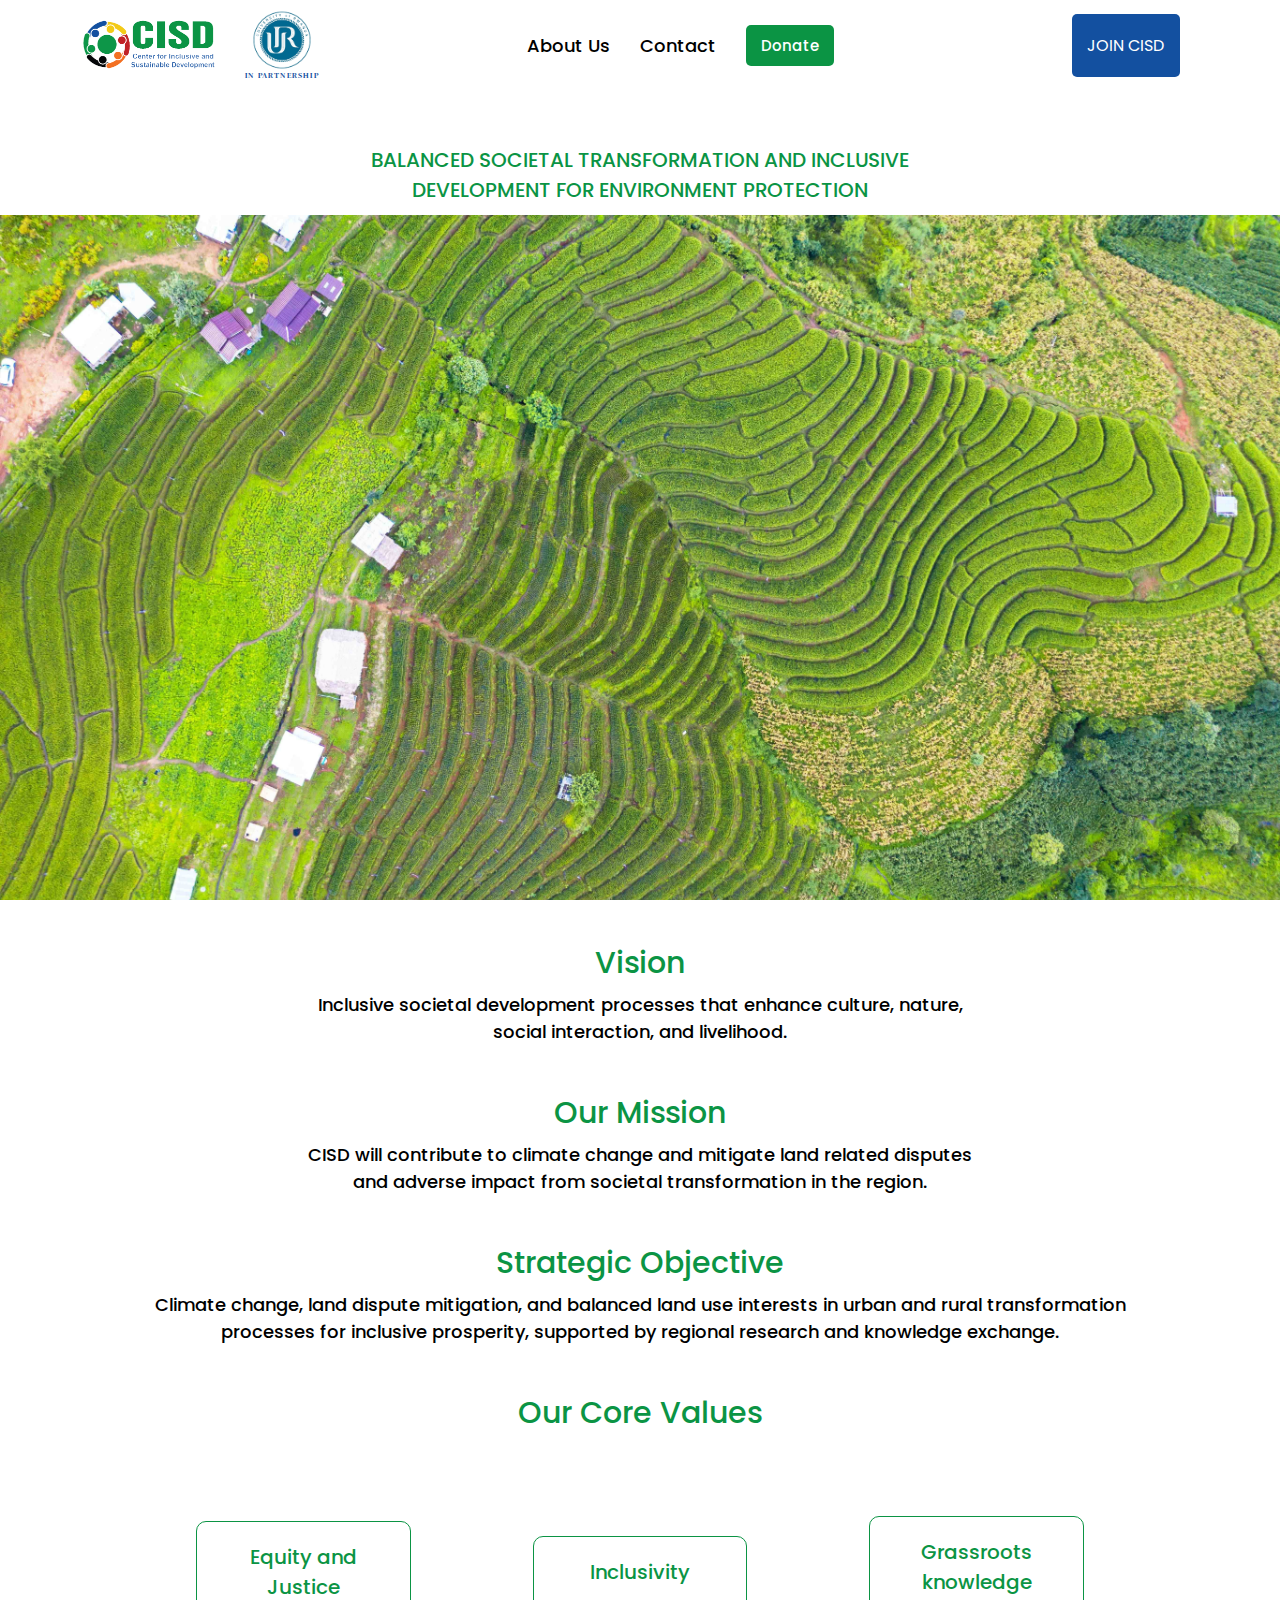
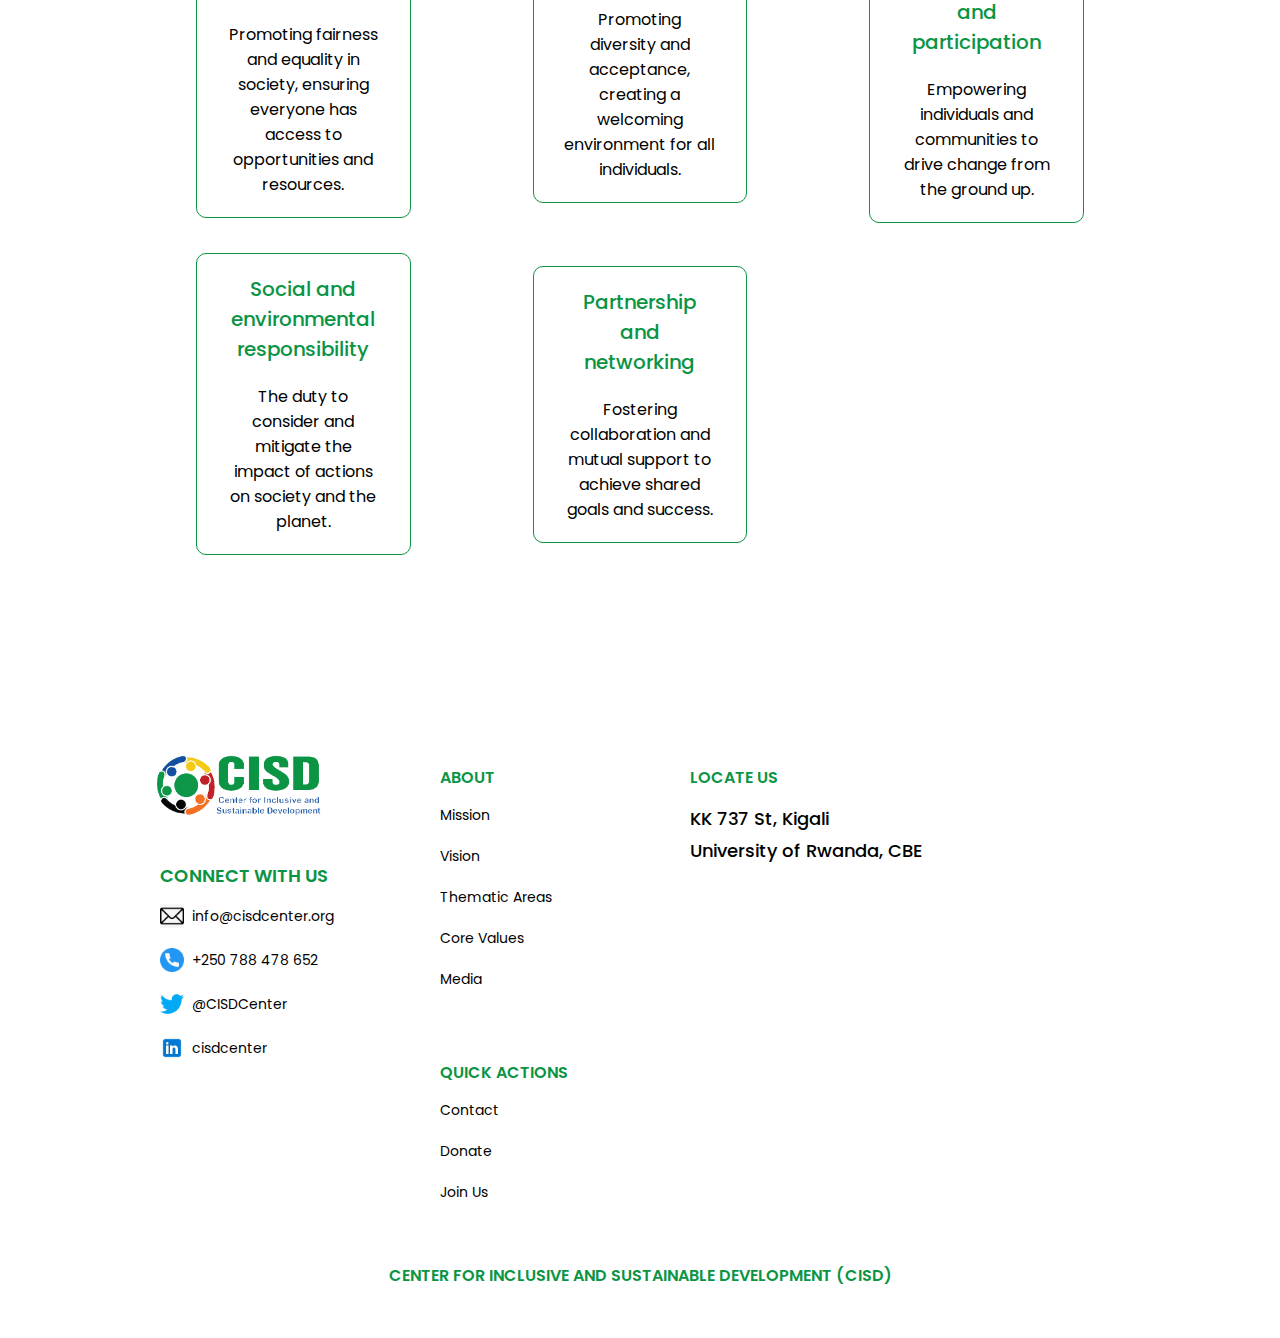
==== commit 6eebdb49: "Fixed all dead-links" ====
--- a/about.html
+++ b/about.html
@@ -32,19 +32,18 @@
             </div>
 
 
-
-            <div class="nav-links">
-                <ul>
-                    <li><a href="./about.html">About Us</a></li>
-                    <li><a href="./contact.html">Contact</a></li>
-                    <li><a href="#" class="secondary-btn">Donate</a></li>
-                </ul>
-
-            </div>
-
-            <div class="nav-cta">
-                <a class="primary-btn" href="./contact.html">Contribute</a>
-            </div>
+                <div class="nav-links">
+                    <ul>
+                        <li><a href="./about.html">About Us</a></li>
+                        <li><a href="./contact.html">Contact</a></li>
+                        <li><a href="./donate.html" class="secondary-btn">Donate</a></li>
+                    </ul>
+
+                </div>
+
+                <div class="nav-cta">
+                    <a class="primary-btn" href="./apply.html">Join CISD</a>
+                </div>
 
             <div class="hamburger responsive">
                 <a class="hamburger-icon" href="#">
@@ -75,13 +74,13 @@
                     <ul>
                         <li><a href="./about.html">About Us</a></li>
                         <li><a href="./contact.html">Contact</a></li>
-                        <li><a href="#" class="secondary-btn">Donate</a></li>
+                        <li><a href="./donate.html" class="secondary-btn">Donate</a></li>
                     </ul>
 
                 </div>
 
                 <div class="nav-cta">
-                    <a class="primary-btn" href="./contact.html">Contribute</a>
+                    <a class="primary-btn" href="./apply.html">Join CISD</a>
                 </div>
 
             </span>
@@ -233,7 +232,7 @@
                     <ul>
 
                         <li>
-                            <a href="#">
+                            <a target="_blank" href="mailto:info@cisdcenter.org">
                                 <img src="./images/social-media-icons/email-icon.jpeg" alt="Email Icon">
                                 <p>info@cisdcenter.org</p>
                             </a>
@@ -241,7 +240,7 @@
                         </li>
 
                         <li>
-                            <a href="#">
+                            <a target="_blank" href="tel:+250788478652">
                                 <img src="./images/social-media-icons/phone-icon.png" alt="Phone Icon">
                                 <p>+250 788 478 652</p>
                             </a>
@@ -249,7 +248,7 @@
                         </li>
 
                         <li>
-                            <a href="#">
+                            <a target="_blank" href="https://twitter.com/CISDCenter">
                                 <img src="./images/social-media-icons/twitter-icon.png" alt="Twitter Icon">
                                 <p>@CISDCenter</p>
                             </a>
@@ -257,7 +256,7 @@
                         </li>
 
                         <li>
-                            <a href="#">
+                            <a target="_blank" href="https://www.linkedin.com/company/cisdcenter/">
                                 <img src="./images/social-media-icons/linkedin-icon.png" alt="LinkedIn Icon">
                                 <p>cisdcenter</p>
                             </a>
@@ -283,6 +282,7 @@
                         <li><a href="./about.html">Vision</a></li>
                         <li><a href="./about.html">Thematic Areas</a></li>
                         <li><a href="./about.html">Core Values</a></li>
+                        <li><a target="_blank" href="https://www.flickr.com/photos/risdrwanda/">Media</a></li>
                     </ul>
 
                 </div>
@@ -294,8 +294,8 @@
 
                     <ul>
                         <li><a href="./contact.html">Contact</a></li>
-                        <li><a href="#">Donate</a></li>
-                        <li><a href="./contact.html">Join Us</a></li>
+                        <li><a href="donate.html">Donate</a></li>
+                        <li><a href="./apply.html">Join Us</a></li>
                     </ul>
 
                 </div>
--- a/about.css
+++ b/about.css
@@ -540,6 +540,172 @@
 
 /* <----- MEDIA QUERIES ------->  */
 
+/* TABLET */
+
+@media screen and (max-width: 768px){
+
+    .navbar {
+        padding: 15px 70px;
+        display: flex;
+        align-items: center;
+        justify-content: space-between;
+    }
+
+
+    .logo-container {
+        /* border: 2px solid red; */
+    }
+
+    .logo img {
+        /* border: 2px solid black; */
+        height: 20px;
+        width: 150px;
+    }
+
+    #ur-logo img {
+        height: 50px;
+    }
+
+    #ur-logo p {
+        font-size: 6px;
+        text-align: center;
+    }
+
+    .navbar .nav-links, .navbar .nav-cta {
+        display: none;
+    }
+
+    .hamburger {
+        display: flex;
+        justify-content: center;
+        align-items: center;
+    }
+
+    .hamburger-icon {
+        display: flex;
+        justify-content: center;
+        align-items: center;
+    }
+
+    .hamburger .is-not-active {
+        display: none;
+        transition: 0.4s;
+    }
+
+    .hero-nav .hide-nav {
+        display: none;
+        transition: all 0.4s ease-in-out;
+    }
+
+    /* <---- RESPONSIVE NAV ----> */
+
+    .responsive-nav {
+        display: flex;
+        flex-direction: column;
+        align-items: center;
+        background-color: white;
+        position: relative;
+        left: 0;
+        right: 0;
+    }
+
+    .responsive-nav-links {
+        position: absolute;
+        display: flex;
+        flex-direction: column;
+        align-items: center;
+        justify-content: space-between;
+        gap: 10px;
+        padding: 50px 0;
+        left: 10px;
+        right: 10px;
+
+        background-color: white;
+        border-radius: 5px;
+        transition: all 0.4s ease-in-out;
+    }
+
+    .responsive-nav .nav-cta {
+        display: flex;
+        justify-content: center;
+        align-items: center;
+        text-decoration: none;
+        font-size: 16px;
+        padding: 20px;
+    }
+
+    .responsive-nav-links ul {
+        display: flex;
+        flex-direction: column;
+        align-items: center;
+        padding: 10px;
+        gap: 20px;
+    }
+
+    ul li {
+        list-style: none;
+    }
+
+    .is-active {
+        display: block;
+    }
+
+    /* HERO-NAVIGATION  */
+
+    .hero-nav {
+        display: flex;
+        flex-direction: column;
+        gap: 20px;
+        height: 80vh;
+    }
+
+    /* ABOUT SECTION  */
+
+    .about-mission h1, .about-vision h1, .about-core-values h1, .about-strategy h1 {
+        font-size: 25px;
+    }
+
+    .about-mission p, .about-vision p, .about-core-values p, .about-strategy p {
+        font-size: 16px;
+    }
+
+    .core-values-container {
+        padding: 20px 70px;
+    }
+
+    .core-value-box h1 {
+        font-size: 20px;
+    }
+
+    .core-value-box p {
+        font-size: 16px;
+    }
+
+    /* <----- FOOTER -----> */
+
+    .footer {
+        padding: 20px 40px;
+    }
+
+    /* FOOTER LINKS  */
+
+    .footer-links {
+        display: grid;
+        grid-template-columns: repeat(2, 1fr);
+        gap: 10px;
+        padding: 20px;
+    }
+
+    .footer-quick-links {
+        display: flex;
+        gap: 30px;
+    }
+
+}
+
+
+/* MOBILE  */
+
 @media screen and (max-width: 420px) {
 
     .navbar {
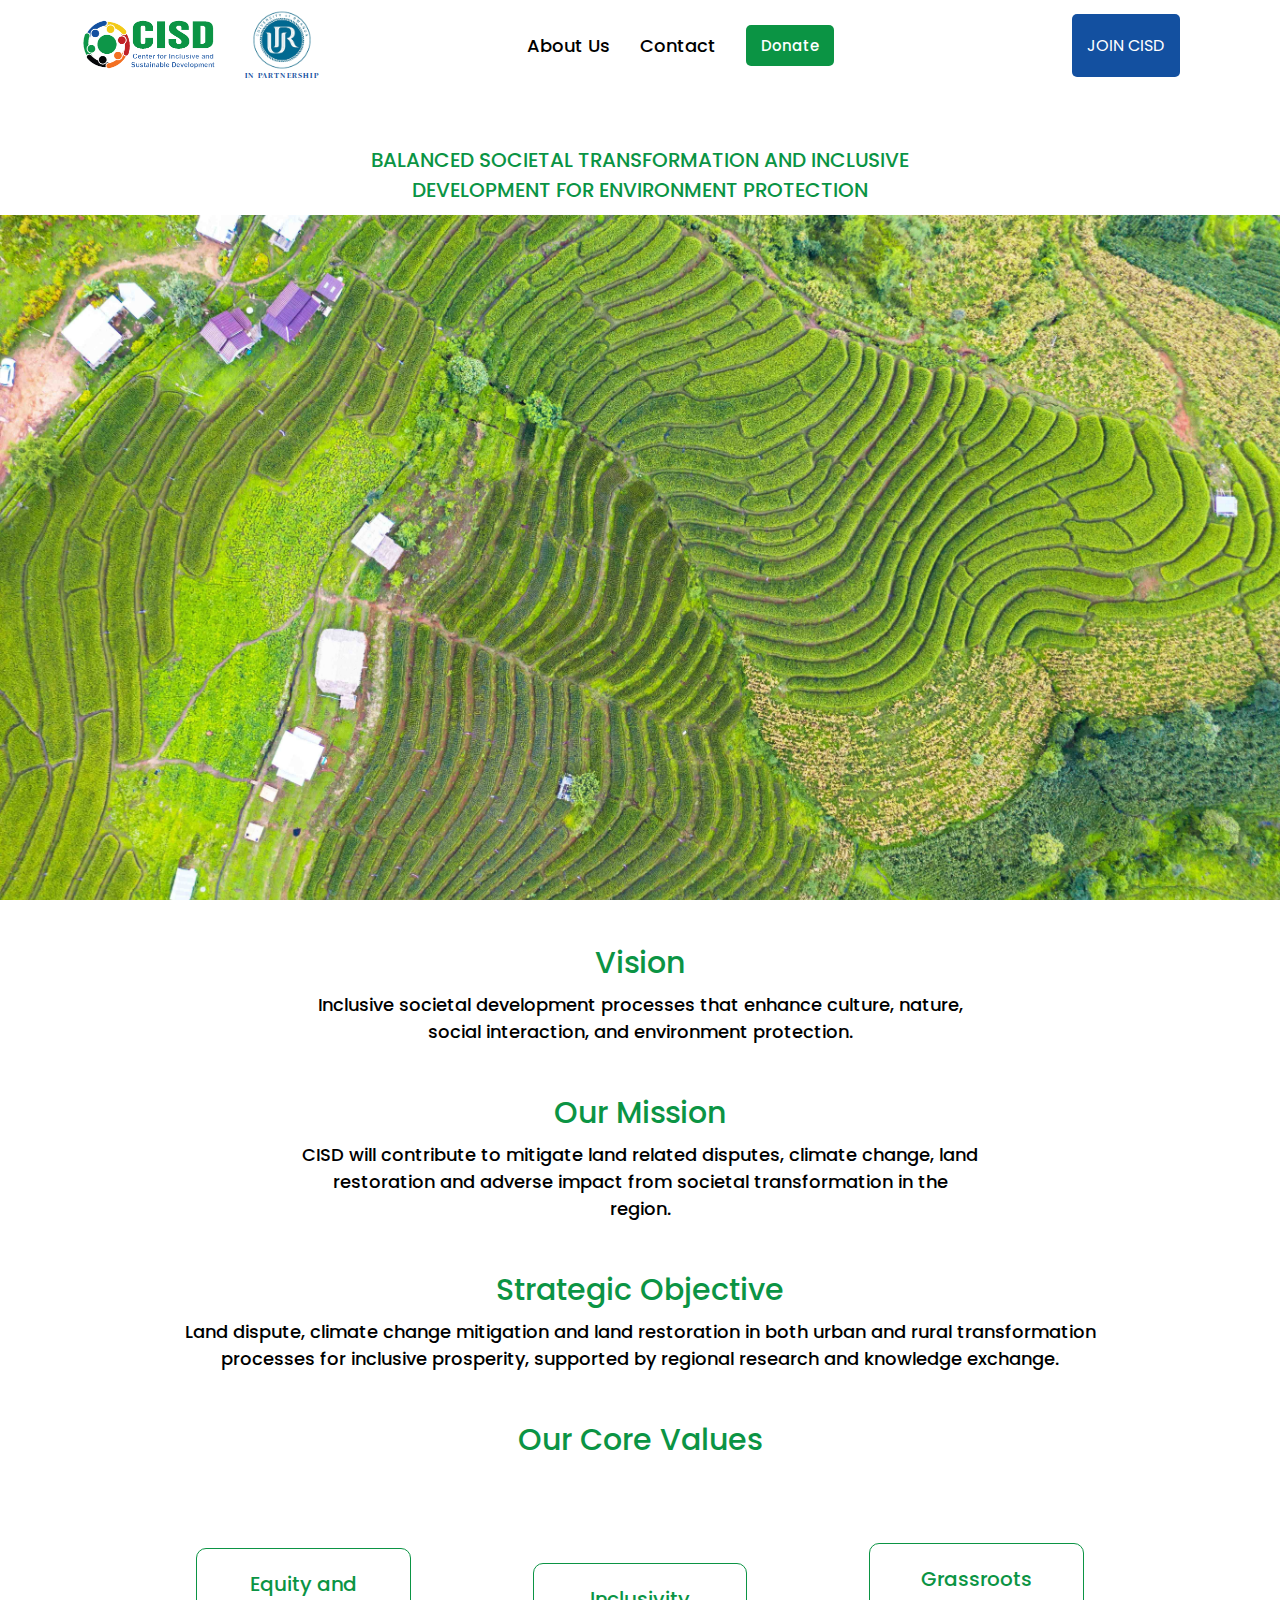
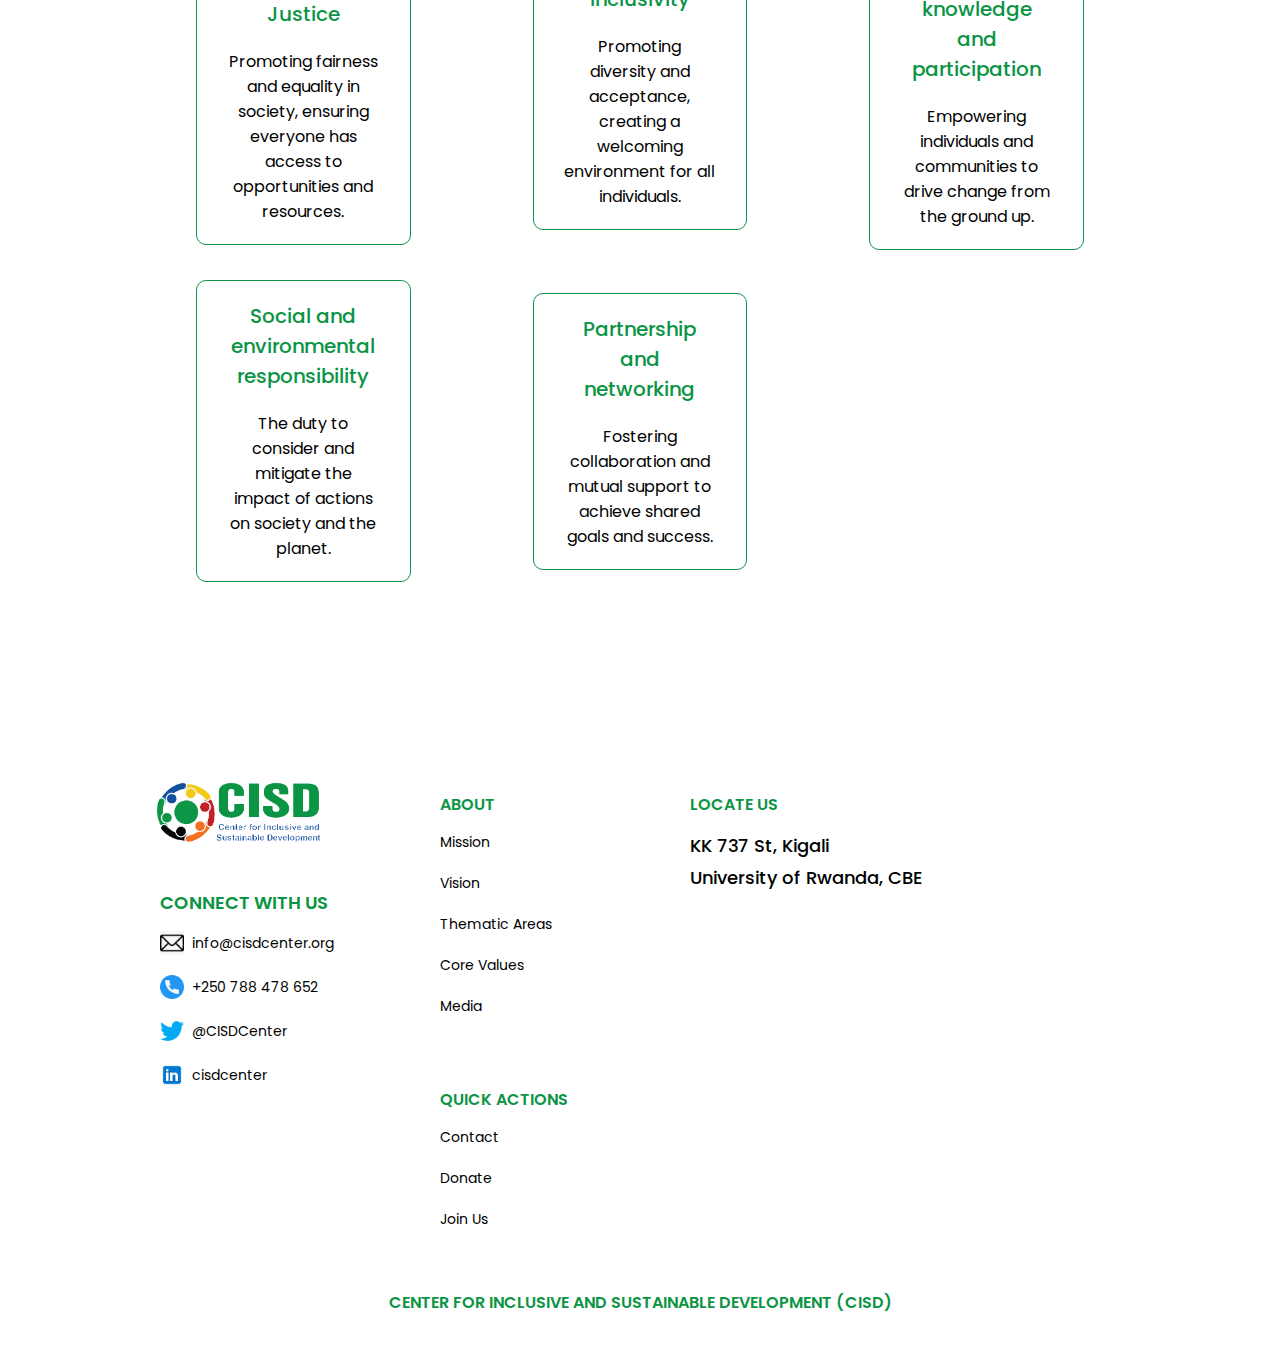
==== commit 3e7e0548: "Corrected about us page -- vision, mission, and strategic objectives." ====
--- a/about.html
+++ b/about.html
@@ -117,7 +117,7 @@
             </h1>
             <p>
                 Inclusive societal development processes that enhance culture, nature, social interaction, and
-                livelihood.
+                environment protection.
             </p>
         </div>
 
@@ -128,8 +128,9 @@
                 Our Mission
             </h1>
             <p>
-                CISD will contribute to climate change and mitigate land related disputes and adverse impact from
-                societal transformation in the region. </p>
+            CISD will contribute to mitigate land related disputes, climate change, land restoration and adverse impact from
+            societal transformation in the region.
+            </p>
         </div>
 
         <!-- STRATEGY -->
@@ -139,9 +140,9 @@
                 Strategic Objective
             </h1>
             <p>
-                Climate change, land dispute mitigation, and balanced land use interests in urban and rural
-                transformation processes for inclusive prosperity, supported by regional research and knowledge
-                exchange. </p>
+            Land dispute, climate change mitigation and land restoration in both urban and rural transformation processes for
+            inclusive prosperity, supported by regional research and knowledge exchange.
+            </p>
         </div>
 
         <!-- CORE VALUES -->
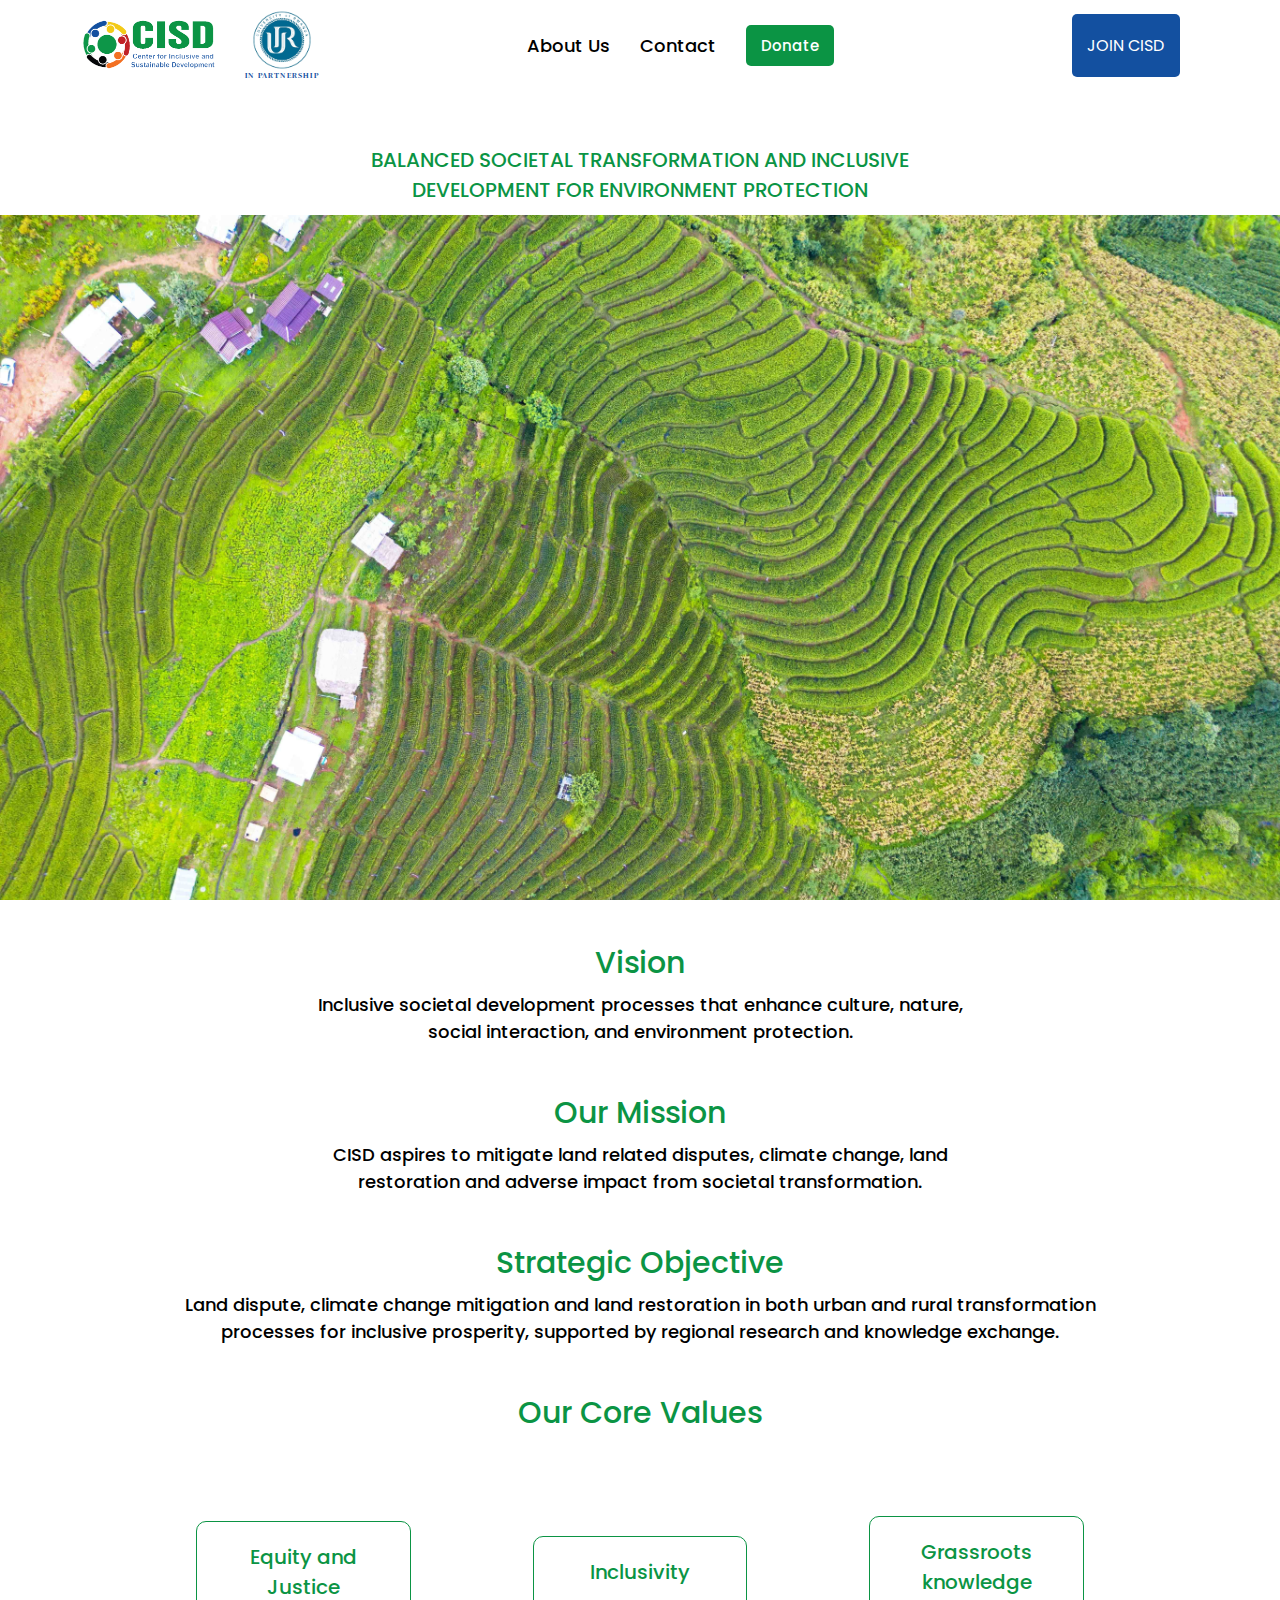
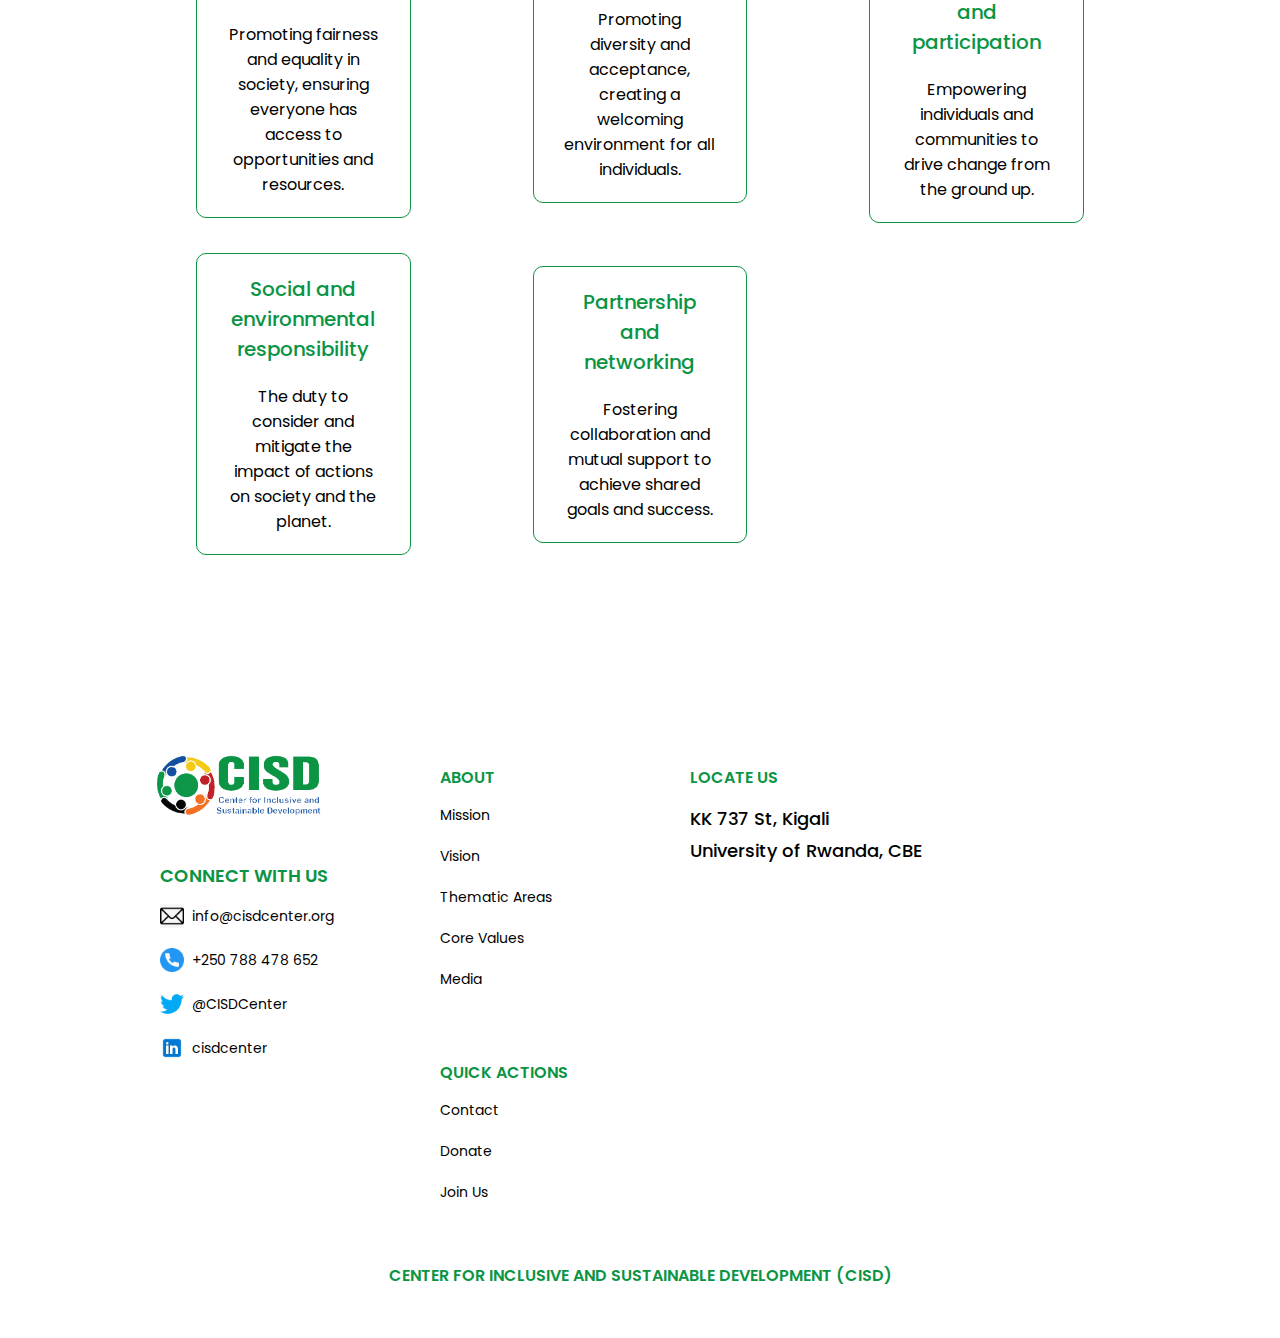
==== commit 7ba85d8e: "Fixed mission statement" ====
--- a/about.html
+++ b/about.html
@@ -128,10 +128,10 @@
                 Our Mission
             </h1>
             <p>
-            CISD will contribute to mitigate land related disputes, climate change, land restoration and adverse impact from
-            societal transformation in the region.
+                CISD aspires to mitigate land related disputes, climate change, land restoration and adverse impact from societal
+                transformation.
             </p>
-        </div>
+            </div>
 
         <!-- STRATEGY -->
 
